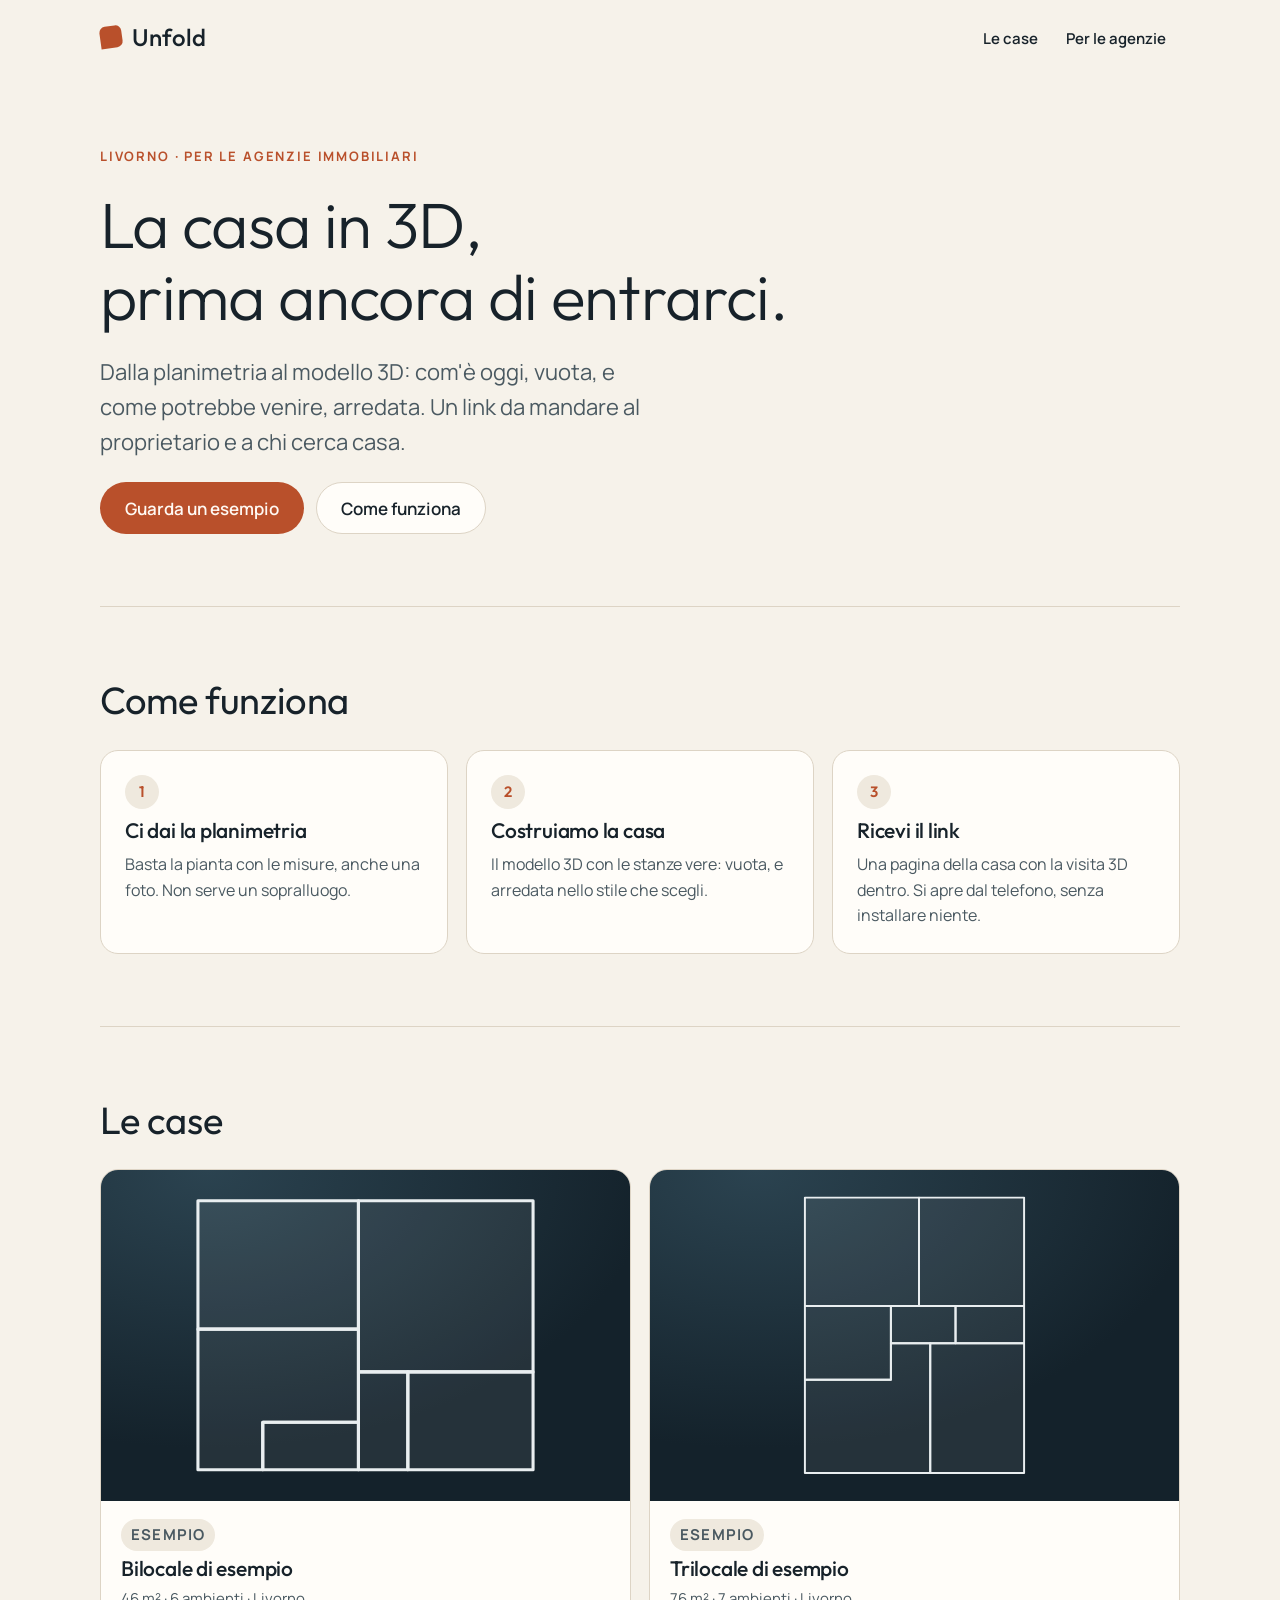
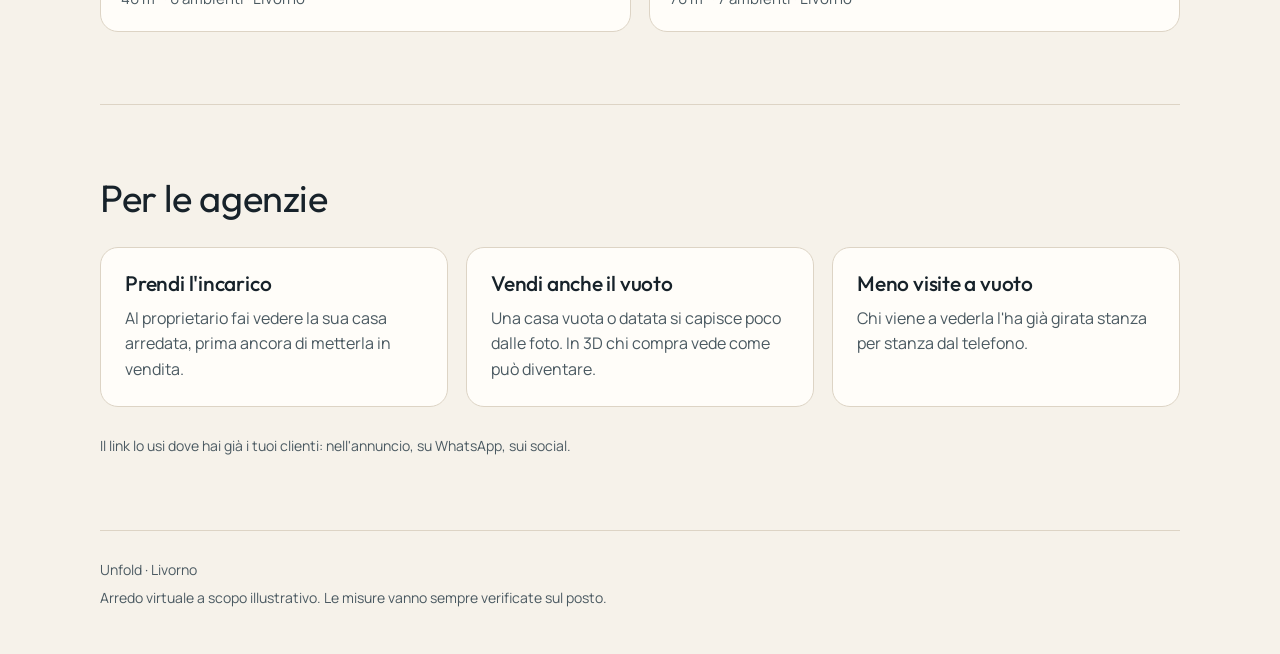
==== index.html @ 66f9ac89 "Sito del 2026-11-26 13:48" ====
<!doctype html>
<html lang="it">
<head>
<meta charset="utf-8">
<meta name="viewport" content="width=device-width, initial-scale=1">
<meta name="robots" content="noindex">
<title>Unfold · La casa in 3D, vuota e arredata</title>
<meta name="description" content="Dalla planimetria al modello 3D della casa: vuota, e arredata come potrebbe venire. Per le agenzie immobiliari di Livorno.">
<link rel="stylesheet" href="stile.css">
</head>
<body>
<div class="dentro">
<header class="testata"><a class="marchio" href="./">Unfold</a><nav><a href="#case">Le case</a><a href="#agenzie">Per le agenzie</a></nav></header>

<main>
  <section class="apertura">
    <p class="occhiello">Livorno · per le agenzie immobiliari</p>
    <h1>La casa in 3D,<br>prima ancora di entrarci.</h1>
    <p class="sotto">Dalla planimetria al modello 3D: com'è oggi, vuota, e come potrebbe venire, arredata. Un link da mandare al proprietario e a chi cerca casa.</p>
    <div class="fila">
      <a class="btn" href="#case">Guarda un esempio</a>
      <a class="btn btn--chiaro" href="#come">Come funziona</a>
    </div>
  </section>

  <section class="blocco" id="come">
    <h2>Come funziona</h2>
    <div class="griglia">
      <div class="passo"><span class="num">1</span><h3>Ci dai la planimetria</h3><p>Basta la pianta con le misure, anche una foto. Non serve un sopralluogo.</p></div>
      <div class="passo"><span class="num">2</span><h3>Costruiamo la casa</h3><p>Il modello 3D con le stanze vere: vuota, e arredata nello stile che scegli.</p></div>
      <div class="passo"><span class="num">3</span><h3>Ricevi il link</h3><p>Una pagina della casa con la visita 3D dentro. Si apre dal telefono, senza installare niente.</p></div>
    </div>
  </section>

  <section class="blocco" id="case">
    <h2>Le case</h2>
    <div class="griglia">
<!-- CASE:INIZIO -->
<a class="casa" href="case/esempio-49/">
  <div class="casa__pianta"><svg viewBox="-20 -20 800 650" aria-hidden="true" fill="rgba(255,255,255,0.07)" stroke="currentColor" stroke-width="7" stroke-linejoin="round"><polygon points="0,0 364,0 364,291 0,291"/><polygon points="0,291 364,291 364,502 147,502 147,610 0,610"/><polygon points="147,502 364,502 364,610 147,610"/><polygon points="364,0 760,0 760,388 364,388"/><polygon points="364,388 476,388 476,610 364,610"/><polygon points="476,388 760,388 760,610 476,610"/></svg></div>
  <div class="casa__testo">
    <span class="etichetta">Esempio</span>
    <h3>Bilocale di esempio</h3>
    <span>46 m² · 6 ambienti · Livorno</span>
  </div>
</a>
<a class="casa" href="case/esempio-80/">
  <div class="casa__pianta"><svg viewBox="-20 -20 820 1020" aria-hidden="true" fill="rgba(255,255,255,0.07)" stroke="currentColor" stroke-width="7" stroke-linejoin="round"><polygon points="0,0 406,0 406,386 0,386"/><polygon points="406,0 780,0 780,386 406,386"/><polygon points="0,386 306,386 306,648 0,648"/><polygon points="306,386 536,386 536,518 306,518"/><polygon points="536,386 780,386 780,518 536,518"/><polygon points="446,518 780,518 780,980 446,980"/><polygon points="306,518 446,518 446,980 0,980 0,648 306,648"/></svg></div>
  <div class="casa__testo">
    <span class="etichetta">Esempio</span>
    <h3>Trilocale di esempio</h3>
    <span>76 m² · 7 ambienti · Livorno</span>
  </div>
</a>
<!-- CASE:FINE -->
    </div>
  </section>

  <section class="blocco" id="agenzie">
    <h2>Per le agenzie</h2>
    <div class="griglia">
      <div class="passo"><h3>Prendi l'incarico</h3><p>Al proprietario fai vedere la sua casa arredata, prima ancora di metterla in vendita.</p></div>
      <div class="passo"><h3>Vendi anche il vuoto</h3><p>Una casa vuota o datata si capisce poco dalle foto. In 3D chi compra vede come può diventare.</p></div>
      <div class="passo"><h3>Meno visite a vuoto</h3><p>Chi viene a vederla l'ha già girata stanza per stanza dal telefono.</p></div>
    </div>
    <p class="nota">Il link lo usi dove hai già i tuoi clienti: nell'annuncio, su WhatsApp, sui social.</p>
  </section>
</main>

<footer class="piede"><p>Unfold · Livorno</p><p>Arredo virtuale a scopo illustrativo. Le misure vanno sempre verificate sul posto.</p></footer>
</div>
</body>
</html>
---- stile.css ----
/* Unfold: il sito che ospita le case. Carta calda, inchiostro scuro, un solo accento (terracotta). */
@font-face { font-family: "Outfit"; src: url("font/outfit-latin-wght-normal.woff2") format("woff2"); font-weight: 100 900; font-display: swap; }
@font-face { font-family: "Manrope"; src: url("font/manrope-latin-wght-normal.woff2") format("woff2"); font-weight: 200 800; font-display: swap; }

:root {
  --carta: #F6F2EA; --carta-2: #EFE9DE; --bianco: #FFFDF9;
  --inchiostro: #17222A; --inchiostro-2: #4A5961; --linea: #DDD4C5;
  --accento: #B9502B; --accento-scuro: #96401F; --notte: #14222B;
  --raggio: 18px; --largo: 1080px;
}
* { box-sizing: border-box; }
html { -webkit-text-size-adjust: 100%; }
body { margin: 0; background: var(--carta); color: var(--inchiostro); font: 17px/1.6 "Manrope", system-ui, -apple-system, "Segoe UI", sans-serif; }
h1, h2, h3 { font-family: "Outfit", system-ui, sans-serif; font-weight: 400; letter-spacing: -0.01em; line-height: 1.12; margin: 0; }
h1 { font-size: clamp(34px, 7vw, 64px); font-weight: 300; }
h2 { font-size: clamp(26px, 4.4vw, 38px); }
h3 { font-size: 21px; font-weight: 500; }
p { margin: 0; }
a { color: inherit; }
.dentro { width: min(100% - 40px, var(--largo)); margin: 0 auto; }

/* testata */
.testata { display: flex; align-items: center; justify-content: space-between; padding: 18px 0; }
.marchio { font-family: "Outfit", sans-serif; font-size: 24px; font-weight: 500; letter-spacing: 0.01em; text-decoration: none; display: inline-flex; align-items: center; gap: 10px; }
.marchio::before { content: ""; width: 22px; height: 22px; border-radius: 6px 6px 6px 0; background: var(--accento); transform: rotate(-8deg); }
.testata nav a { text-decoration: none; font-weight: 600; font-size: 15px; padding: 10px 14px; border-radius: 999px; }
.testata nav a:hover { background: var(--carta-2); }

/* pulsanti */
.btn { display: inline-flex; align-items: center; justify-content: center; gap: 8px; min-height: 52px; padding: 0 24px; border: 1px solid transparent; border-radius: 999px; background: var(--accento); color: #FFF9F3; font: 600 17px "Manrope", sans-serif; text-decoration: none; cursor: pointer; }
.btn:hover { background: var(--accento-scuro); }
.btn--chiaro { background: var(--bianco); color: var(--inchiostro); border-color: var(--linea); }
.btn--chiaro:hover { background: var(--carta-2); }
.btn--scuro { background: rgba(255, 255, 255, 0.12); color: #FFF; border-color: rgba(255, 255, 255, 0.35); }
.btn--scuro:hover { background: rgba(255, 255, 255, 0.2); }
.fila { display: flex; flex-wrap: wrap; gap: 12px; }

/* apertura */
.apertura { padding: clamp(28px, 6vw, 72px) 0 clamp(36px, 6vw, 72px); display: grid; gap: 22px; }
.apertura p.sotto { font-size: clamp(18px, 2.4vw, 22px); color: var(--inchiostro-2); max-width: 44ch; }
.occhiello { font-size: 13px; font-weight: 700; letter-spacing: 0.14em; text-transform: uppercase; color: var(--accento); }

/* sezioni */
section.blocco { padding: clamp(36px, 6vw, 72px) 0; border-top: 1px solid var(--linea); display: grid; gap: 28px; }
.griglia { display: grid; gap: 18px; grid-template-columns: repeat(auto-fit, minmax(250px, 1fr)); }
.passo { background: var(--bianco); border: 1px solid var(--linea); border-radius: var(--raggio); padding: 24px; display: grid; gap: 10px; align-content: start; }
.passo .num { font-family: "Outfit", sans-serif; font-size: 15px; font-weight: 600; width: 34px; height: 34px; display: grid; place-items: center; border-radius: 50%; background: var(--carta-2); color: var(--accento); }
.passo p { color: var(--inchiostro-2); font-size: 16px; }

/* schede casa */
.casa { display: grid; background: var(--bianco); border: 1px solid var(--linea); border-radius: var(--raggio); overflow: hidden; text-decoration: none; transition: transform 0.15s ease, box-shadow 0.15s ease; }
.casa:hover { transform: translateY(-3px); box-shadow: 0 14px 30px rgba(23, 34, 42, 0.12); }
.casa__pianta { aspect-ratio: 16 / 10; padding: 22px; overflow: hidden; background: radial-gradient(120% 120% at 20% 0%, #2B4350, var(--notte) 70%); color: #E9EEF0; }
.casa__pianta svg { display: block; width: 100%; height: 100%; }
.casa__testo { padding: 18px 20px 20px; display: grid; gap: 6px; }
.casa__testo span { color: var(--inchiostro-2); font-size: 15px; }
.etichetta { display: inline-block; font-size: 12px; font-weight: 700; letter-spacing: 0.08em; text-transform: uppercase; padding: 4px 10px; border-radius: 999px; background: var(--carta-2); color: var(--inchiostro-2); justify-self: start; }

/* pagina della casa */
.scheda { padding: 8px 0 56px; display: grid; gap: 22px; }
.scheda__capo { display: grid; gap: 10px; }
.scheda__capo h1 { font-size: clamp(30px, 6vw, 48px); }
.dati { display: flex; flex-wrap: wrap; gap: 8px; padding: 0; margin: 0; list-style: none; }
.dati li { font-size: 14px; font-weight: 600; padding: 6px 12px; border-radius: 999px; background: var(--bianco); border: 1px solid var(--linea); }
.visita { position: relative; border-radius: var(--raggio); overflow: hidden; background: radial-gradient(120% 120% at 20% 0%, #2B4350, var(--notte) 70%); color: #FFF; min-height: min(60vh, 520px); display: grid; }
.visita__invito { display: grid; place-content: center; justify-items: center; gap: 16px; padding: 28px; text-align: center; }
.visita__invito h2 { font-weight: 300; }
.visita__invito p { color: #C9D4D8; max-width: 40ch; font-size: 16px; }
.visita iframe { width: 100%; height: min(78vh, 720px); border: 0; display: block; background: var(--notte); }
.nota { font-size: 14px; color: var(--inchiostro-2); }
.due { display: grid; gap: 18px; grid-template-columns: repeat(auto-fit, minmax(260px, 1fr)); }
.riquadro { background: var(--bianco); border: 1px solid var(--linea); border-radius: var(--raggio); padding: 22px; display: grid; gap: 12px; align-content: start; }
.riquadro ul { margin: 0; padding-left: 18px; color: var(--inchiostro-2); }

/* piede */
.piede { border-top: 1px solid var(--linea); padding: 28px 0 44px; color: var(--inchiostro-2); font-size: 14px; display: grid; gap: 6px; }

@media (max-width: 560px) {
  .btn { width: 100%; }
  .testata nav a:first-child { display: none; }
  .dati li { font-size: 13px; }
}
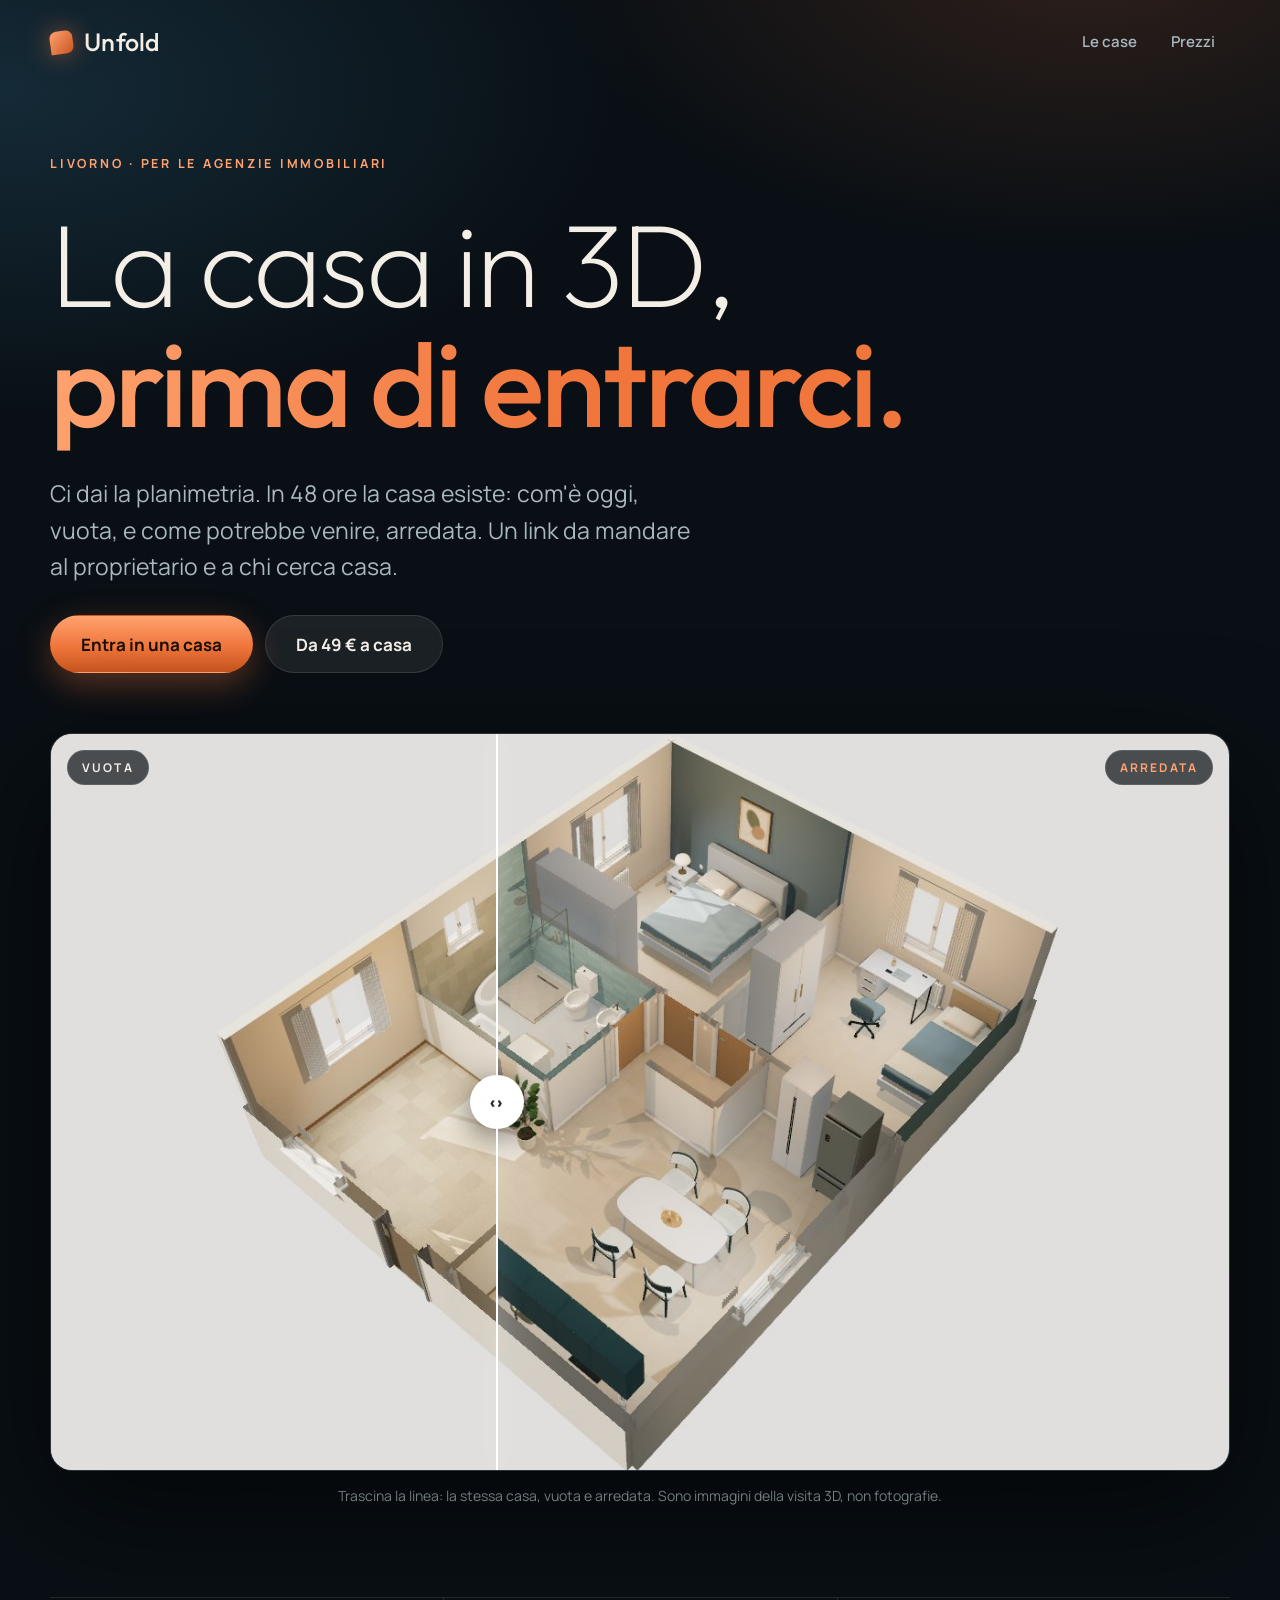
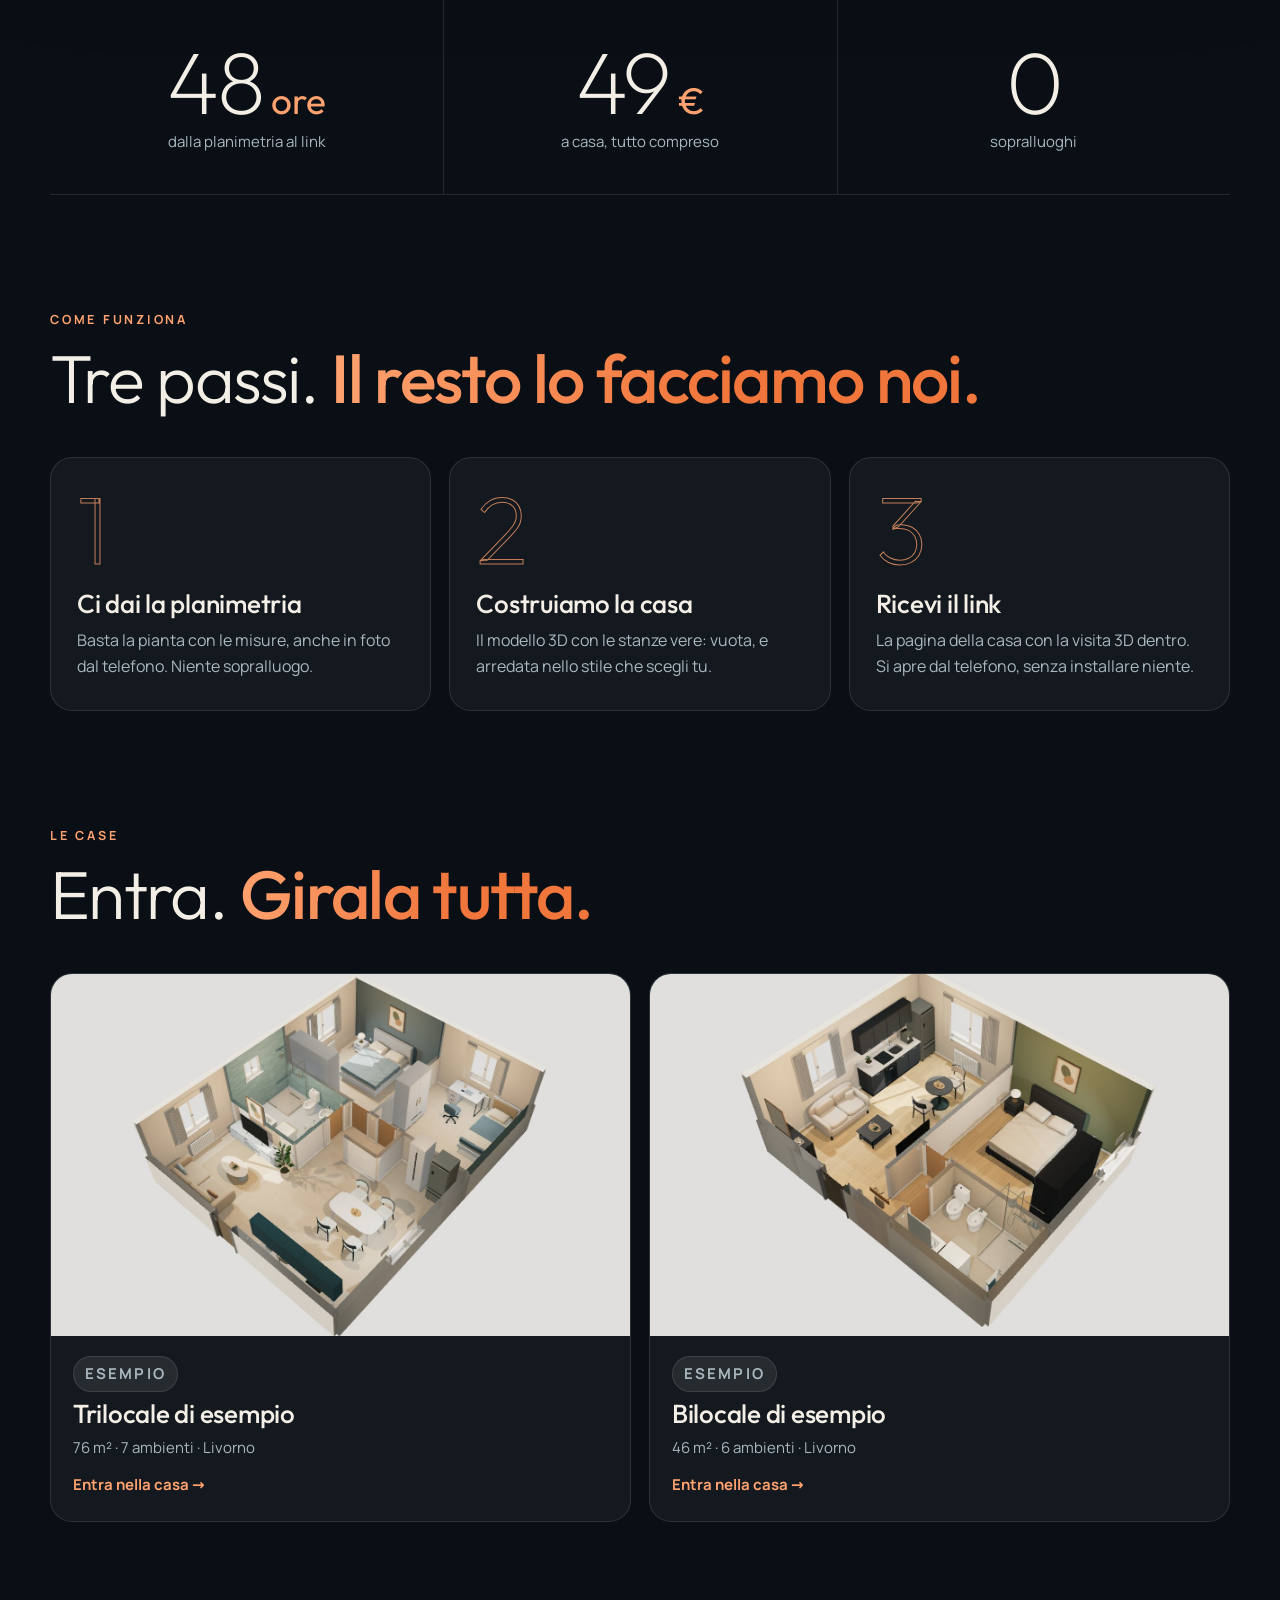
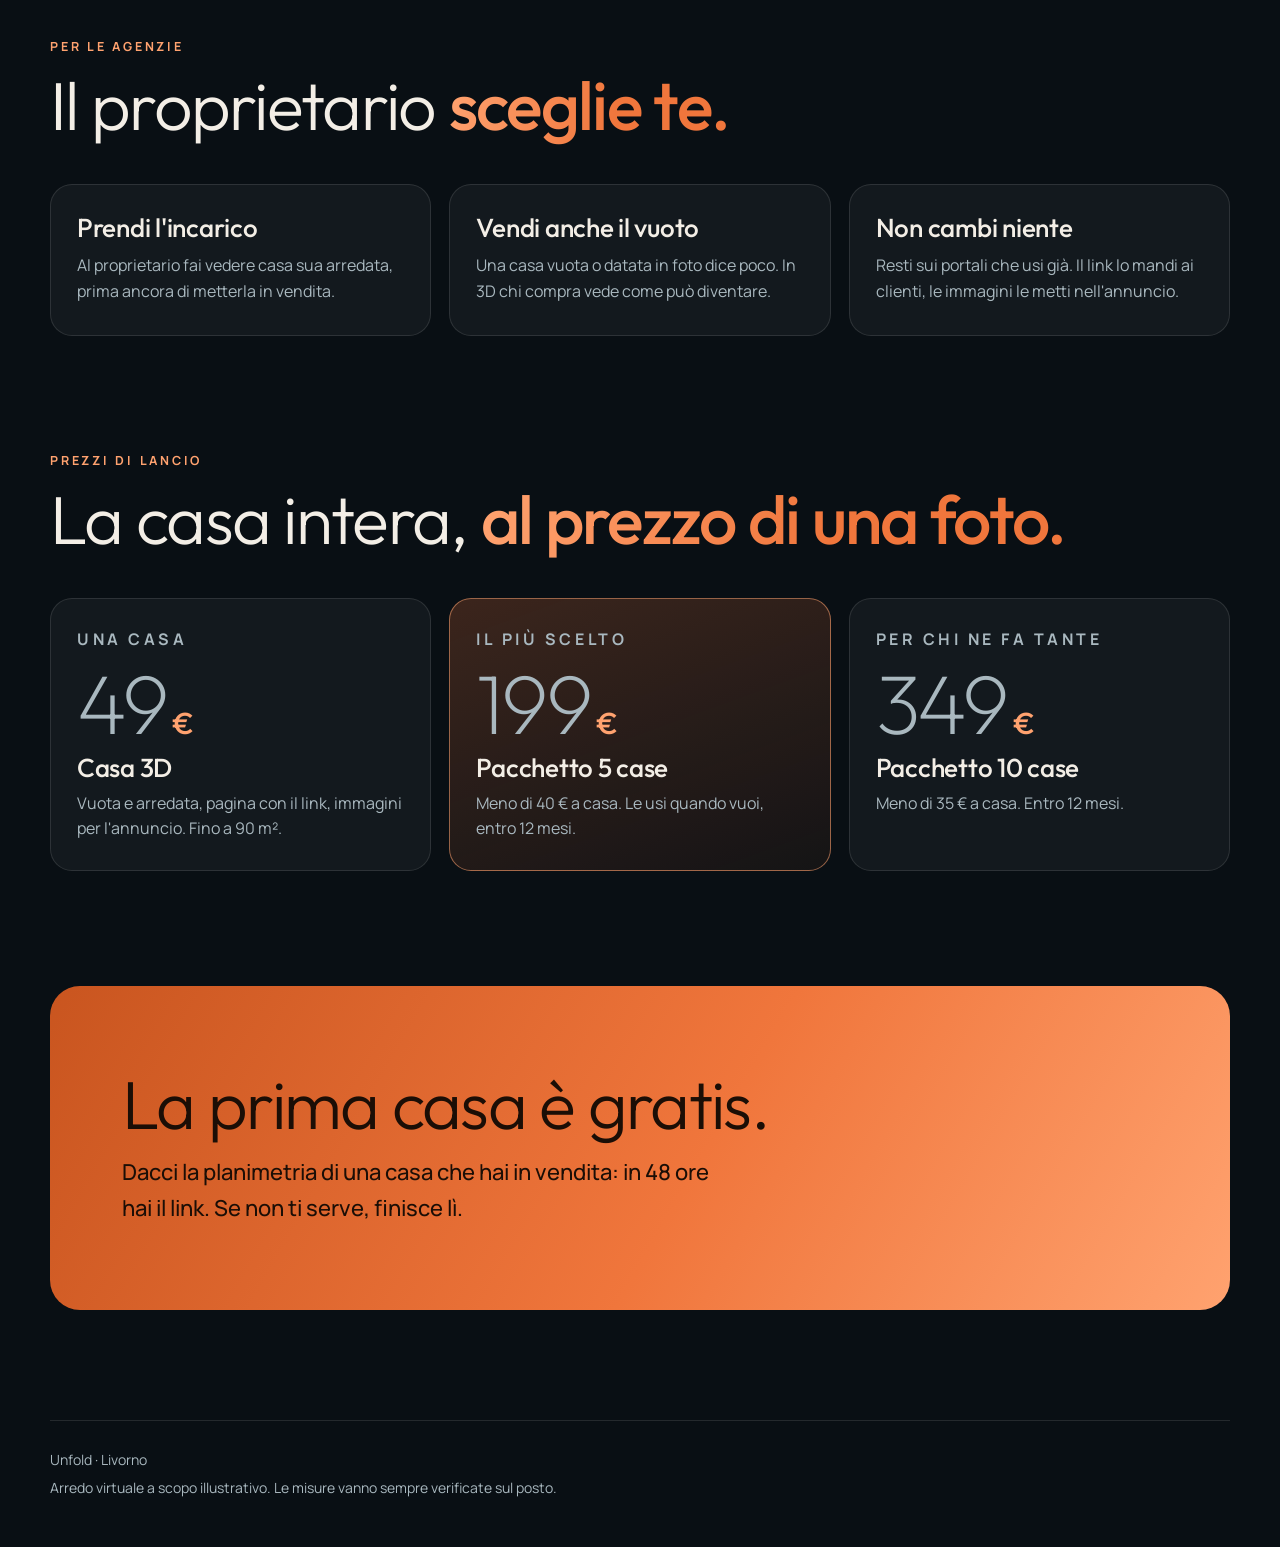
==== commit a3976514: "Sito del 2026-11-26 14:08" ====
--- a/index.html
+++ b/index.html
@@ -1,73 +1,107 @@
-<!doctype html>
-<html lang="it">
-<head>
-<meta charset="utf-8">
-<meta name="viewport" content="width=device-width, initial-scale=1">
-<meta name="robots" content="noindex">
-<title>Unfold · La casa in 3D, vuota e arredata</title>
-<meta name="description" content="Dalla planimetria al modello 3D della casa: vuota, e arredata come potrebbe venire. Per le agenzie immobiliari di Livorno.">
-<link rel="stylesheet" href="stile.css">
-</head>
-<body>
-<div class="dentro">
-<header class="testata"><a class="marchio" href="./">Unfold</a><nav><a href="#case">Le case</a><a href="#agenzie">Per le agenzie</a></nav></header>
-
-<main>
-  <section class="apertura">
-    <p class="occhiello">Livorno · per le agenzie immobiliari</p>
-    <h1>La casa in 3D,<br>prima ancora di entrarci.</h1>
-    <p class="sotto">Dalla planimetria al modello 3D: com'è oggi, vuota, e come potrebbe venire, arredata. Un link da mandare al proprietario e a chi cerca casa.</p>
-    <div class="fila">
-      <a class="btn" href="#case">Guarda un esempio</a>
-      <a class="btn btn--chiaro" href="#come">Come funziona</a>
-    </div>
-  </section>
-
-  <section class="blocco" id="come">
-    <h2>Come funziona</h2>
-    <div class="griglia">
-      <div class="passo"><span class="num">1</span><h3>Ci dai la planimetria</h3><p>Basta la pianta con le misure, anche una foto. Non serve un sopralluogo.</p></div>
-      <div class="passo"><span class="num">2</span><h3>Costruiamo la casa</h3><p>Il modello 3D con le stanze vere: vuota, e arredata nello stile che scegli.</p></div>
-      <div class="passo"><span class="num">3</span><h3>Ricevi il link</h3><p>Una pagina della casa con la visita 3D dentro. Si apre dal telefono, senza installare niente.</p></div>
-    </div>
-  </section>
-
-  <section class="blocco" id="case">
-    <h2>Le case</h2>
-    <div class="griglia">
-<!-- CASE:INIZIO -->
-<a class="casa" href="case/esempio-49/">
-  <div class="casa__pianta"><svg viewBox="-20 -20 800 650" aria-hidden="true" fill="rgba(255,255,255,0.07)" stroke="currentColor" stroke-width="7" stroke-linejoin="round"><polygon points="0,0 364,0 364,291 0,291"/><polygon points="0,291 364,291 364,502 147,502 147,610 0,610"/><polygon points="147,502 364,502 364,610 147,610"/><polygon points="364,0 760,0 760,388 364,388"/><polygon points="364,388 476,388 476,610 364,610"/><polygon points="476,388 760,388 760,610 476,610"/></svg></div>
-  <div class="casa__testo">
-    <span class="etichetta">Esempio</span>
-    <h3>Bilocale di esempio</h3>
-    <span>46 m² · 6 ambienti · Livorno</span>
-  </div>
-</a>
-<a class="casa" href="case/esempio-80/">
-  <div class="casa__pianta"><svg viewBox="-20 -20 820 1020" aria-hidden="true" fill="rgba(255,255,255,0.07)" stroke="currentColor" stroke-width="7" stroke-linejoin="round"><polygon points="0,0 406,0 406,386 0,386"/><polygon points="406,0 780,0 780,386 406,386"/><polygon points="0,386 306,386 306,648 0,648"/><polygon points="306,386 536,386 536,518 306,518"/><polygon points="536,386 780,386 780,518 536,518"/><polygon points="446,518 780,518 780,980 446,980"/><polygon points="306,518 446,518 446,980 0,980 0,648 306,648"/></svg></div>
-  <div class="casa__testo">
-    <span class="etichetta">Esempio</span>
-    <h3>Trilocale di esempio</h3>
-    <span>76 m² · 7 ambienti · Livorno</span>
-  </div>
-</a>
-<!-- CASE:FINE -->
-    </div>
-  </section>
-
-  <section class="blocco" id="agenzie">
-    <h2>Per le agenzie</h2>
-    <div class="griglia">
-      <div class="passo"><h3>Prendi l'incarico</h3><p>Al proprietario fai vedere la sua casa arredata, prima ancora di metterla in vendita.</p></div>
-      <div class="passo"><h3>Vendi anche il vuoto</h3><p>Una casa vuota o datata si capisce poco dalle foto. In 3D chi compra vede come può diventare.</p></div>
-      <div class="passo"><h3>Meno visite a vuoto</h3><p>Chi viene a vederla l'ha già girata stanza per stanza dal telefono.</p></div>
-    </div>
-    <p class="nota">Il link lo usi dove hai già i tuoi clienti: nell'annuncio, su WhatsApp, sui social.</p>
-  </section>
-</main>
-
-<footer class="piede"><p>Unfold · Livorno</p><p>Arredo virtuale a scopo illustrativo. Le misure vanno sempre verificate sul posto.</p></footer>
-</div>
-</body>
-</html>
+<!doctype html>
+<html lang="it">
+<head>
+<meta charset="utf-8">
+<meta name="viewport" content="width=device-width, initial-scale=1">
+<meta name="robots" content="noindex">
+<meta name="theme-color" content="#090F14">
+<title>Unfold · La casa in 3D, vuota e arredata</title>
+<meta name="description" content="Dalla planimetria al modello 3D della casa: vuota, e arredata come potrebbe venire. Per le agenzie immobiliari di Livorno.">
+<link rel="stylesheet" href="stile.css">
+</head>
+<body>
+<div class="dentro">
+<header class="testata"><a class="marchio" href="./">Unfold</a><nav><a href="#case">Le case</a><a href="#prezzi">Prezzi</a></nav></header>
+
+<main>
+  <section class="apertura">
+    <p class="occhiello">Livorno · per le agenzie immobiliari</p>
+    <h1>La casa in 3D,<br><em>prima di entrarci.</em></h1>
+    <p class="sotto">Ci dai la planimetria. In 48 ore la casa esiste: com'è oggi, vuota, e come potrebbe venire, arredata. Un link da mandare al proprietario e a chi cerca casa.</p>
+    <div class="fila">
+      <a class="btn" href="case/esempio-80/">Entra in una casa</a>
+      <a class="btn btn--vetro" href="#prezzi">Da 49 € a casa</a>
+    </div>
+  </section>
+
+  <div class="confronto">
+    <img src="case/esempio-80/img/alto-arredata.jpg" alt="Un trilocale di esempio arredato, visto dall'alto">
+    <img class="confronto__sopra" src="case/esempio-80/img/alto-vuota.jpg" alt="Lo stesso trilocale vuoto">
+    <span class="confronto__eti confronto__eti--a">Vuota</span><span class="confronto__eti confronto__eti--b">Arredata</span>
+    <span class="confronto__mano" aria-hidden="true">‹›</span>
+    <input type="range" min="0" max="100" value="50" step="0.1" aria-label="Trascina per confrontare la casa vuota e arredata">
+  </div>
+  <p class="sotto-confronto" style="margin-top:14px">Trascina la linea: la stessa casa, vuota e arredata. Sono immagini della visita 3D, non fotografie.</p>
+
+  <section class="blocco" style="padding-top:clamp(40px,7vw,90px)">
+    <div class="numeri">
+      <div><b>48<small> ore</small></b><span>dalla planimetria al link</span></div>
+      <div><b>49<small> €</small></b><span>a casa, tutto compreso</span></div>
+      <div><b>0</b><span>sopralluoghi</span></div>
+    </div>
+  </section>
+
+  <section class="blocco" id="come">
+    <div class="capo"><p class="occhiello">Come funziona</p><h2>Tre passi. <em>Il resto lo facciamo noi.</em></h2></div>
+    <div class="griglia">
+      <div class="passo"><span class="num">1</span><h3>Ci dai la planimetria</h3><p>Basta la pianta con le misure, anche in foto dal telefono. Niente sopralluogo.</p></div>
+      <div class="passo"><span class="num">2</span><h3>Costruiamo la casa</h3><p>Il modello 3D con le stanze vere: vuota, e arredata nello stile che scegli tu.</p></div>
+      <div class="passo"><span class="num">3</span><h3>Ricevi il link</h3><p>La pagina della casa con la visita 3D dentro. Si apre dal telefono, senza installare niente.</p></div>
+    </div>
+  </section>
+
+  <section class="blocco" id="case">
+    <div class="capo"><p class="occhiello">Le case</p><h2>Entra. <em>Girala tutta.</em></h2></div>
+    <div class="griglia">
+<!-- CASE:INIZIO -->
+<a class="casa" href="case/esempio-80/">
+  <div class="casa__pianta"><img src="case/esempio-80/img/alto-arredata.jpg" alt="" loading="lazy"></div>
+  <div class="casa__testo">
+    <span class="etichetta">Esempio</span>
+    <h3>Trilocale di esempio</h3>
+    <span>76 m² · 7 ambienti · Livorno</span>
+    <span class="casa__vai">Entra nella casa →</span>
+  </div>
+</a>
+<a class="casa" href="case/esempio-49/">
+  <div class="casa__pianta"><img src="case/esempio-49/img/alto-arredata.jpg" alt="" loading="lazy"></div>
+  <div class="casa__testo">
+    <span class="etichetta">Esempio</span>
+    <h3>Bilocale di esempio</h3>
+    <span>46 m² · 6 ambienti · Livorno</span>
+    <span class="casa__vai">Entra nella casa →</span>
+  </div>
+</a>
+<!-- CASE:FINE -->
+    </div>
+  </section>
+
+  <section class="blocco" id="agenzie">
+    <div class="capo"><p class="occhiello">Per le agenzie</p><h2>Il proprietario <em>sceglie te.</em></h2></div>
+    <div class="griglia">
+      <div class="passo"><h3>Prendi l'incarico</h3><p>Al proprietario fai vedere casa sua arredata, prima ancora di metterla in vendita.</p></div>
+      <div class="passo"><h3>Vendi anche il vuoto</h3><p>Una casa vuota o datata in foto dice poco. In 3D chi compra vede come può diventare.</p></div>
+      <div class="passo"><h3>Non cambi niente</h3><p>Resti sui portali che usi già. Il link lo mandi ai clienti, le immagini le metti nell'annuncio.</p></div>
+    </div>
+  </section>
+
+  <section class="blocco" id="prezzi">
+    <div class="capo"><p class="occhiello">Prezzi di lancio</p><h2>La casa intera, <em>al prezzo di una foto.</em></h2></div>
+    <div class="prezzi">
+      <div class="prezzo"><p class="occhiello">Una casa</p><p class="cifra">49<small> €</small></p><h3>Casa 3D</h3><p>Vuota e arredata, pagina con il link, immagini per l'annuncio. Fino a 90 m².</p></div>
+      <div class="prezzo prezzo--forte"><p class="occhiello">Il più scelto</p><p class="cifra">199<small> €</small></p><h3>Pacchetto 5 case</h3><p>Meno di 40 € a casa. Le usi quando vuoi, entro 12 mesi.</p></div>
+      <div class="prezzo"><p class="occhiello">Per chi ne fa tante</p><p class="cifra">349<small> €</small></p><h3>Pacchetto 10 case</h3><p>Meno di 35 € a casa. Entro 12 mesi.</p></div>
+    </div>
+  </section>
+
+  <div class="fascia">
+    <h2>La prima casa è gratis.</h2>
+    <p>Dacci la planimetria di una casa che hai in vendita: in 48 ore hai il link. Se non ti serve, finisce lì.</p>
+  </div>
+</main>
+
+<footer class="piede"><p>Unfold · Livorno</p><p>Arredo virtuale a scopo illustrativo. Le misure vanno sempre verificate sul posto.</p></footer>
+</div>
+<script src="confronto.js"></script>
+</body>
+</html>
--- a/stile.css
+++ b/stile.css
@@ -1,82 +1,132 @@
-/* Unfold: il sito che ospita le case. Carta calda, inchiostro scuro, un solo accento (terracotta). */
-@font-face { font-family: "Outfit"; src: url("font/outfit-latin-wght-normal.woff2") format("woff2"); font-weight: 100 900; font-display: swap; }
-@font-face { font-family: "Manrope"; src: url("font/manrope-latin-wght-normal.woff2") format("woff2"); font-weight: 200 800; font-display: swap; }
-
-:root {
-  --carta: #F6F2EA; --carta-2: #EFE9DE; --bianco: #FFFDF9;
-  --inchiostro: #17222A; --inchiostro-2: #4A5961; --linea: #DDD4C5;
-  --accento: #B9502B; --accento-scuro: #96401F; --notte: #14222B;
-  --raggio: 18px; --largo: 1080px;
-}
-* { box-sizing: border-box; }
-html { -webkit-text-size-adjust: 100%; }
-body { margin: 0; background: var(--carta); color: var(--inchiostro); font: 17px/1.6 "Manrope", system-ui, -apple-system, "Segoe UI", sans-serif; }
-h1, h2, h3 { font-family: "Outfit", system-ui, sans-serif; font-weight: 400; letter-spacing: -0.01em; line-height: 1.12; margin: 0; }
-h1 { font-size: clamp(34px, 7vw, 64px); font-weight: 300; }
-h2 { font-size: clamp(26px, 4.4vw, 38px); }
-h3 { font-size: 21px; font-weight: 500; }
-p { margin: 0; }
-a { color: inherit; }
-.dentro { width: min(100% - 40px, var(--largo)); margin: 0 auto; }
-
-/* testata */
-.testata { display: flex; align-items: center; justify-content: space-between; padding: 18px 0; }
-.marchio { font-family: "Outfit", sans-serif; font-size: 24px; font-weight: 500; letter-spacing: 0.01em; text-decoration: none; display: inline-flex; align-items: center; gap: 10px; }
-.marchio::before { content: ""; width: 22px; height: 22px; border-radius: 6px 6px 6px 0; background: var(--accento); transform: rotate(-8deg); }
-.testata nav a { text-decoration: none; font-weight: 600; font-size: 15px; padding: 10px 14px; border-radius: 999px; }
-.testata nav a:hover { background: var(--carta-2); }
-
-/* pulsanti */
-.btn { display: inline-flex; align-items: center; justify-content: center; gap: 8px; min-height: 52px; padding: 0 24px; border: 1px solid transparent; border-radius: 999px; background: var(--accento); color: #FFF9F3; font: 600 17px "Manrope", sans-serif; text-decoration: none; cursor: pointer; }
-.btn:hover { background: var(--accento-scuro); }
-.btn--chiaro { background: var(--bianco); color: var(--inchiostro); border-color: var(--linea); }
-.btn--chiaro:hover { background: var(--carta-2); }
-.btn--scuro { background: rgba(255, 255, 255, 0.12); color: #FFF; border-color: rgba(255, 255, 255, 0.35); }
-.btn--scuro:hover { background: rgba(255, 255, 255, 0.2); }
-.fila { display: flex; flex-wrap: wrap; gap: 12px; }
-
-/* apertura */
-.apertura { padding: clamp(28px, 6vw, 72px) 0 clamp(36px, 6vw, 72px); display: grid; gap: 22px; }
-.apertura p.sotto { font-size: clamp(18px, 2.4vw, 22px); color: var(--inchiostro-2); max-width: 44ch; }
-.occhiello { font-size: 13px; font-weight: 700; letter-spacing: 0.14em; text-transform: uppercase; color: var(--accento); }
-
-/* sezioni */
-section.blocco { padding: clamp(36px, 6vw, 72px) 0; border-top: 1px solid var(--linea); display: grid; gap: 28px; }
-.griglia { display: grid; gap: 18px; grid-template-columns: repeat(auto-fit, minmax(250px, 1fr)); }
-.passo { background: var(--bianco); border: 1px solid var(--linea); border-radius: var(--raggio); padding: 24px; display: grid; gap: 10px; align-content: start; }
-.passo .num { font-family: "Outfit", sans-serif; font-size: 15px; font-weight: 600; width: 34px; height: 34px; display: grid; place-items: center; border-radius: 50%; background: var(--carta-2); color: var(--accento); }
-.passo p { color: var(--inchiostro-2); font-size: 16px; }
-
-/* schede casa */
-.casa { display: grid; background: var(--bianco); border: 1px solid var(--linea); border-radius: var(--raggio); overflow: hidden; text-decoration: none; transition: transform 0.15s ease, box-shadow 0.15s ease; }
-.casa:hover { transform: translateY(-3px); box-shadow: 0 14px 30px rgba(23, 34, 42, 0.12); }
-.casa__pianta { aspect-ratio: 16 / 10; padding: 22px; overflow: hidden; background: radial-gradient(120% 120% at 20% 0%, #2B4350, var(--notte) 70%); color: #E9EEF0; }
-.casa__pianta svg { display: block; width: 100%; height: 100%; }
-.casa__testo { padding: 18px 20px 20px; display: grid; gap: 6px; }
-.casa__testo span { color: var(--inchiostro-2); font-size: 15px; }
-.etichetta { display: inline-block; font-size: 12px; font-weight: 700; letter-spacing: 0.08em; text-transform: uppercase; padding: 4px 10px; border-radius: 999px; background: var(--carta-2); color: var(--inchiostro-2); justify-self: start; }
-
-/* pagina della casa */
-.scheda { padding: 8px 0 56px; display: grid; gap: 22px; }
-.scheda__capo { display: grid; gap: 10px; }
-.scheda__capo h1 { font-size: clamp(30px, 6vw, 48px); }
-.dati { display: flex; flex-wrap: wrap; gap: 8px; padding: 0; margin: 0; list-style: none; }
-.dati li { font-size: 14px; font-weight: 600; padding: 6px 12px; border-radius: 999px; background: var(--bianco); border: 1px solid var(--linea); }
-.visita { position: relative; border-radius: var(--raggio); overflow: hidden; background: radial-gradient(120% 120% at 20% 0%, #2B4350, var(--notte) 70%); color: #FFF; min-height: min(60vh, 520px); display: grid; }
-.visita__invito { display: grid; place-content: center; justify-items: center; gap: 16px; padding: 28px; text-align: center; }
-.visita__invito h2 { font-weight: 300; }
-.visita__invito p { color: #C9D4D8; max-width: 40ch; font-size: 16px; }
-.visita iframe { width: 100%; height: min(78vh, 720px); border: 0; display: block; background: var(--notte); }
-.nota { font-size: 14px; color: var(--inchiostro-2); }
-.due { display: grid; gap: 18px; grid-template-columns: repeat(auto-fit, minmax(260px, 1fr)); }
-.riquadro { background: var(--bianco); border: 1px solid var(--linea); border-radius: var(--raggio); padding: 22px; display: grid; gap: 12px; align-content: start; }
-.riquadro ul { margin: 0; padding-left: 18px; color: var(--inchiostro-2); }
-
-/* piede */
-.piede { border-top: 1px solid var(--linea); padding: 28px 0 44px; color: var(--inchiostro-2); font-size: 14px; display: grid; gap: 6px; }
-
-@media (max-width: 560px) {
-  .btn { width: 100%; }
-  .testata nav a:first-child { display: none; }
-  .dati li { font-size: 13px; }
-}
+/* Unfold: il sito che ospita le case. Notte profonda, titoli grandi e leggeri, un solo accento
+   caldo (rame). Le immagini sono quelle vere del motore, mai fotografie inventate. */
+@font-face { font-family: "Outfit"; src: url("font/outfit-latin-wght-normal.woff2") format("woff2"); font-weight: 100 900; font-display: swap; }
+@font-face { font-family: "Manrope"; src: url("font/manrope-latin-wght-normal.woff2") format("woff2"); font-weight: 200 800; font-display: swap; }
+
+:root {
+  --notte: #090F14; --notte-2: #0F1A21; --notte-3: #16252E;
+  --testo: #F3EEE6; --testo-2: #A9B8BF; --linea: rgba(255, 255, 255, 0.11);
+  --vetro: rgba(255, 255, 255, 0.045); --vetro-2: rgba(255, 255, 255, 0.08);
+  --rame: #F0763C; --rame-2: #FFA26F; --rame-scuro: #C9551F;
+  --raggio: 22px; --largo: 1180px;
+}
+* { box-sizing: border-box; }
+html { -webkit-text-size-adjust: 100%; scroll-behavior: smooth; }
+body { margin: 0; background: var(--notte); color: var(--testo); font: 17px/1.6 "Manrope", system-ui, -apple-system, "Segoe UI", sans-serif; overflow-x: hidden; }
+body::before { content: ""; position: fixed; inset: 0; z-index: -1; pointer-events: none;
+  background: radial-gradient(70% 55% at 85% -5%, rgba(240, 118, 60, 0.16), transparent 60%), radial-gradient(80% 60% at 0% 10%, rgba(42, 94, 120, 0.35), transparent 62%), var(--notte); }
+h1, h2, h3 { font-family: "Outfit", system-ui, sans-serif; font-weight: 300; letter-spacing: -0.025em; line-height: 1.02; margin: 0; }
+h1 { font-size: clamp(46px, 10.5vw, 118px); font-weight: 200; }
+h1 em, h2 em { font-style: normal; font-weight: 500; background: linear-gradient(95deg, var(--rame-2), var(--rame) 60%); -webkit-background-clip: text; background-clip: text; color: transparent; }
+h2 { font-size: clamp(34px, 6.2vw, 68px); }
+h3 { font-size: clamp(21px, 2.4vw, 26px); font-weight: 500; letter-spacing: -0.01em; line-height: 1.15; }
+p { margin: 0; }
+a { color: inherit; }
+img { display: block; max-width: 100%; }
+.dentro { width: min(100% - 40px, var(--largo)); margin: 0 auto; }
+.occhiello { font-size: 12.5px; font-weight: 700; letter-spacing: 0.22em; text-transform: uppercase; color: var(--rame-2); }
+
+/* testata */
+.testata { display: flex; align-items: center; justify-content: space-between; padding: 20px 0; }
+.marchio { font-family: "Outfit", sans-serif; font-size: 25px; font-weight: 500; letter-spacing: 0.01em; text-decoration: none; display: inline-flex; align-items: center; gap: 11px; }
+.marchio::before { content: ""; width: 23px; height: 23px; border-radius: 7px 7px 7px 0; background: linear-gradient(135deg, var(--rame-2), var(--rame-scuro)); transform: rotate(-8deg); box-shadow: 0 0 24px rgba(240, 118, 60, 0.55); }
+.testata nav { display: flex; gap: 4px; }
+.testata nav a { text-decoration: none; font-weight: 600; font-size: 15px; padding: 10px 15px; border-radius: 999px; color: var(--testo-2); }
+.testata nav a:hover { background: var(--vetro-2); color: var(--testo); }
+
+/* pulsanti */
+.btn { display: inline-flex; align-items: center; justify-content: center; gap: 9px; min-height: 58px; padding: 0 30px; border: 1px solid transparent; border-radius: 999px; background: linear-gradient(180deg, var(--rame-2), var(--rame) 55%, var(--rame-scuro)); color: #1B0E06; font: 700 17px "Manrope", sans-serif; text-decoration: none; cursor: pointer; box-shadow: 0 12px 34px rgba(240, 118, 60, 0.35); transition: transform 0.15s ease, box-shadow 0.15s ease; }
+.btn:hover { transform: translateY(-2px); box-shadow: 0 16px 44px rgba(240, 118, 60, 0.5); }
+.btn--vetro { background: var(--vetro-2); color: var(--testo); border-color: var(--linea); box-shadow: none; }
+.btn--vetro:hover { background: rgba(255, 255, 255, 0.14); box-shadow: none; }
+.fila { display: flex; flex-wrap: wrap; gap: 12px; }
+
+/* apertura */
+.apertura { padding: clamp(26px, 6vw, 70px) 0 clamp(30px, 5vw, 60px); display: grid; gap: clamp(20px, 3vw, 30px); }
+.apertura .sotto { font-size: clamp(18px, 2.3vw, 23px); color: var(--testo-2); max-width: 46ch; }
+
+/* confronto vuota / arredata: due immagini della stessa vista, un cursore da trascinare */
+.confronto { --taglio: 50%; position: relative; border-radius: var(--raggio); overflow: hidden; border: 1px solid var(--linea); background: var(--notte-2); box-shadow: 0 40px 120px rgba(0, 0, 0, 0.55); aspect-ratio: 16 / 10; }
+.confronto img { position: absolute; inset: 0; width: 100%; height: 100%; object-fit: cover; }
+.confronto__sopra { clip-path: inset(0 calc(100% - var(--taglio)) 0 0); }
+.confronto::after { content: ""; position: absolute; top: 0; bottom: 0; left: var(--taglio); width: 2px; margin-left: -1px; background: #FFF; box-shadow: 0 0 22px rgba(255, 255, 255, 0.8); pointer-events: none; }
+.confronto__mano { position: absolute; top: 50%; left: var(--taglio); width: 54px; height: 54px; margin: -27px 0 0 -27px; border-radius: 50%; background: #FFF; color: #14222B; display: grid; place-items: center; font: 700 18px "Outfit", sans-serif; letter-spacing: 0.1em; box-shadow: 0 8px 30px rgba(0, 0, 0, 0.5); pointer-events: none; }
+.confronto__eti { position: absolute; top: 16px; padding: 7px 14px; border-radius: 999px; font-size: 12px; font-weight: 700; letter-spacing: 0.18em; text-transform: uppercase; background: rgba(9, 15, 20, 0.7); backdrop-filter: blur(8px); -webkit-backdrop-filter: blur(8px); border: 1px solid var(--linea); pointer-events: none; }
+.confronto__eti--a { left: 16px; }
+.confronto__eti--b { right: 16px; color: var(--rame-2); }
+.confronto input { position: absolute; inset: 0; width: 100%; height: 100%; margin: 0; opacity: 0; cursor: ew-resize; touch-action: pan-y; }
+.sotto-confronto { font-size: 14px; color: var(--testo-2); text-align: center; }
+
+/* numeri */
+.numeri { display: grid; grid-template-columns: repeat(3, 1fr); border-top: 1px solid var(--linea); border-bottom: 1px solid var(--linea); }
+.numeri div { padding: clamp(20px, 4vw, 40px) 8px; text-align: center; display: grid; gap: 4px; }
+.numeri div + div { border-left: 1px solid var(--linea); }
+.numeri b { font: 200 clamp(38px, 8vw, 88px)/1 "Outfit", sans-serif; letter-spacing: -0.03em; }
+.numeri b small { font-size: 0.42em; font-weight: 400; letter-spacing: 0; color: var(--rame-2); }
+.numeri span { font-size: clamp(12px, 1.5vw, 15px); color: var(--testo-2); }
+
+/* sezioni */
+section.blocco { padding: clamp(54px, 9vw, 120px) 0 0; display: grid; gap: clamp(26px, 4vw, 44px); }
+.capo { display: grid; gap: 14px; }
+.griglia { display: grid; gap: 18px; grid-template-columns: repeat(auto-fit, minmax(260px, 1fr)); }
+.passo { position: relative; background: var(--vetro); border: 1px solid var(--linea); border-radius: var(--raggio); padding: 28px 26px 30px; display: grid; gap: 10px; align-content: start; overflow: hidden; }
+.passo .num { font: 200 96px/0.9 "Outfit", sans-serif; letter-spacing: -0.04em; color: transparent; -webkit-text-stroke: 1px rgba(255, 162, 111, 0.75); margin-bottom: 6px; }
+.passo p { color: var(--testo-2); font-size: 16px; }
+
+/* schede casa */
+.casa { display: grid; background: var(--vetro); border: 1px solid var(--linea); border-radius: var(--raggio); overflow: hidden; text-decoration: none; transition: transform 0.2s ease, border-color 0.2s ease, box-shadow 0.2s ease; }
+.casa:hover { transform: translateY(-5px); border-color: rgba(255, 162, 111, 0.6); box-shadow: 0 26px 70px rgba(0, 0, 0, 0.5); }
+.casa__pianta { position: relative; aspect-ratio: 16 / 10; padding: 22px; overflow: hidden; background: radial-gradient(120% 120% at 20% 0%, #24404D, #0E1820 70%); color: #E9EEF0; }
+.casa__pianta svg { display: block; width: 100%; height: 100%; }
+.casa__pianta img { position: absolute; inset: 0; width: 100%; height: 100%; object-fit: cover; transition: transform 0.6s ease; }
+.casa:hover .casa__pianta img { transform: scale(1.05); }
+.casa__testo { padding: 20px 22px 24px; display: grid; gap: 7px; }
+.casa__testo span { color: var(--testo-2); font-size: 15px; }
+.casa__vai { color: var(--rame-2) !important; font-weight: 700; margin-top: 6px; }
+.etichetta { display: inline-block; font-size: 11.5px; font-weight: 700; letter-spacing: 0.14em; text-transform: uppercase; padding: 5px 11px; border-radius: 999px; background: var(--vetro-2); border: 1px solid var(--linea); color: var(--testo-2); justify-self: start; }
+
+/* prezzi */
+.prezzi { display: grid; gap: 18px; grid-template-columns: repeat(auto-fit, minmax(240px, 1fr)); }
+.prezzo { background: var(--vetro); border: 1px solid var(--linea); border-radius: var(--raggio); padding: 28px 26px; display: grid; gap: 8px; align-content: start; }
+.prezzo--forte { background: linear-gradient(160deg, rgba(240, 118, 60, 0.22), rgba(240, 118, 60, 0.05)); border-color: rgba(255, 162, 111, 0.55); }
+.prezzo .cifra { font: 200 clamp(56px, 8vw, 84px)/1 "Outfit", sans-serif; letter-spacing: -0.04em; }
+.prezzo .cifra small { font-size: 0.36em; font-weight: 500; color: var(--rame-2); letter-spacing: 0; }
+.prezzo p { color: var(--testo-2); font-size: 16px; }
+
+/* fascia finale */
+.fascia { margin-top: clamp(54px, 9vw, 120px); border-radius: calc(var(--raggio) + 8px); padding: clamp(34px, 7vw, 84px) clamp(24px, 6vw, 72px); background: linear-gradient(120deg, var(--rame-scuro), var(--rame) 55%, var(--rame-2)); color: #1B0E06; display: grid; gap: 16px; }
+.fascia h2 { font-weight: 300; }
+.fascia p { font-size: clamp(17px, 2.2vw, 22px); max-width: 44ch; font-weight: 500; }
+
+/* pagina della casa */
+.scheda { padding: 10px 0 0; display: grid; gap: 26px; }
+.scheda__capo { display: grid; gap: 14px; }
+.scheda__capo h1 { font-size: clamp(40px, 8vw, 86px); }
+.dati { display: flex; flex-wrap: wrap; gap: 8px; padding: 0; margin: 0; list-style: none; }
+.dati li { font-size: 14px; font-weight: 600; padding: 7px 14px; border-radius: 999px; background: var(--vetro-2); border: 1px solid var(--linea); }
+.visita { position: relative; border-radius: var(--raggio); overflow: hidden; border: 1px solid var(--linea); background: var(--notte-2) center / cover no-repeat; min-height: min(68vh, 640px); display: grid; box-shadow: 0 40px 120px rgba(0, 0, 0, 0.55); }
+.visita__invito { display: grid; place-content: center; justify-items: center; gap: 18px; padding: 30px; text-align: center; background: linear-gradient(180deg, rgba(9, 15, 20, 0.35), rgba(9, 15, 20, 0.82)); }
+.visita__invito h2 { font-size: clamp(36px, 6vw, 64px); }
+.visita__invito p { color: #D5DEE2; max-width: 42ch; font-size: 16px; }
+.visita iframe { width: 100%; height: min(80vh, 760px); border: 0; display: block; background: var(--notte-2); }
+.nota { font-size: 14.5px; color: var(--testo-2); }
+.nota strong { color: var(--testo); font-weight: 600; }
+.galleria { display: grid; gap: 14px; grid-template-columns: repeat(auto-fit, minmax(260px, 1fr)); }
+.galleria figure { margin: 0; position: relative; border-radius: var(--raggio); overflow: hidden; border: 1px solid var(--linea); aspect-ratio: 16 / 10; background: var(--notte-2); }
+.galleria img { width: 100%; height: 100%; object-fit: cover; }
+.galleria figcaption { position: absolute; left: 14px; bottom: 14px; padding: 6px 13px; border-radius: 999px; font-size: 12px; font-weight: 700; letter-spacing: 0.14em; text-transform: uppercase; background: rgba(9, 15, 20, 0.7); backdrop-filter: blur(8px); -webkit-backdrop-filter: blur(8px); border: 1px solid var(--linea); }
+.due { display: grid; gap: 18px; grid-template-columns: repeat(auto-fit, minmax(270px, 1fr)); }
+.riquadro { background: var(--vetro); border: 1px solid var(--linea); border-radius: var(--raggio); padding: 26px; display: grid; gap: 14px; align-content: start; }
+.riquadro ul { margin: 0; padding-left: 18px; color: var(--testo-2); }
+
+/* piede */
+.piede { margin-top: clamp(54px, 9vw, 110px); border-top: 1px solid var(--linea); padding: 28px 0 48px; color: var(--testo-2); font-size: 14px; display: grid; gap: 6px; }
+
+@media (max-width: 600px) {
+  .btn { width: 100%; }
+  .testata nav a:first-child { display: none; }
+  .confronto { aspect-ratio: 4 / 3.4; }
+  .confronto__mano { width: 46px; height: 46px; margin: -23px 0 0 -23px; font-size: 15px; }
+  .numeri span { padding: 0 4px; }
+}
+@media (prefers-reduced-motion: reduce) { html { scroll-behavior: auto; } .btn, .casa, .casa__pianta img { transition: none; } }
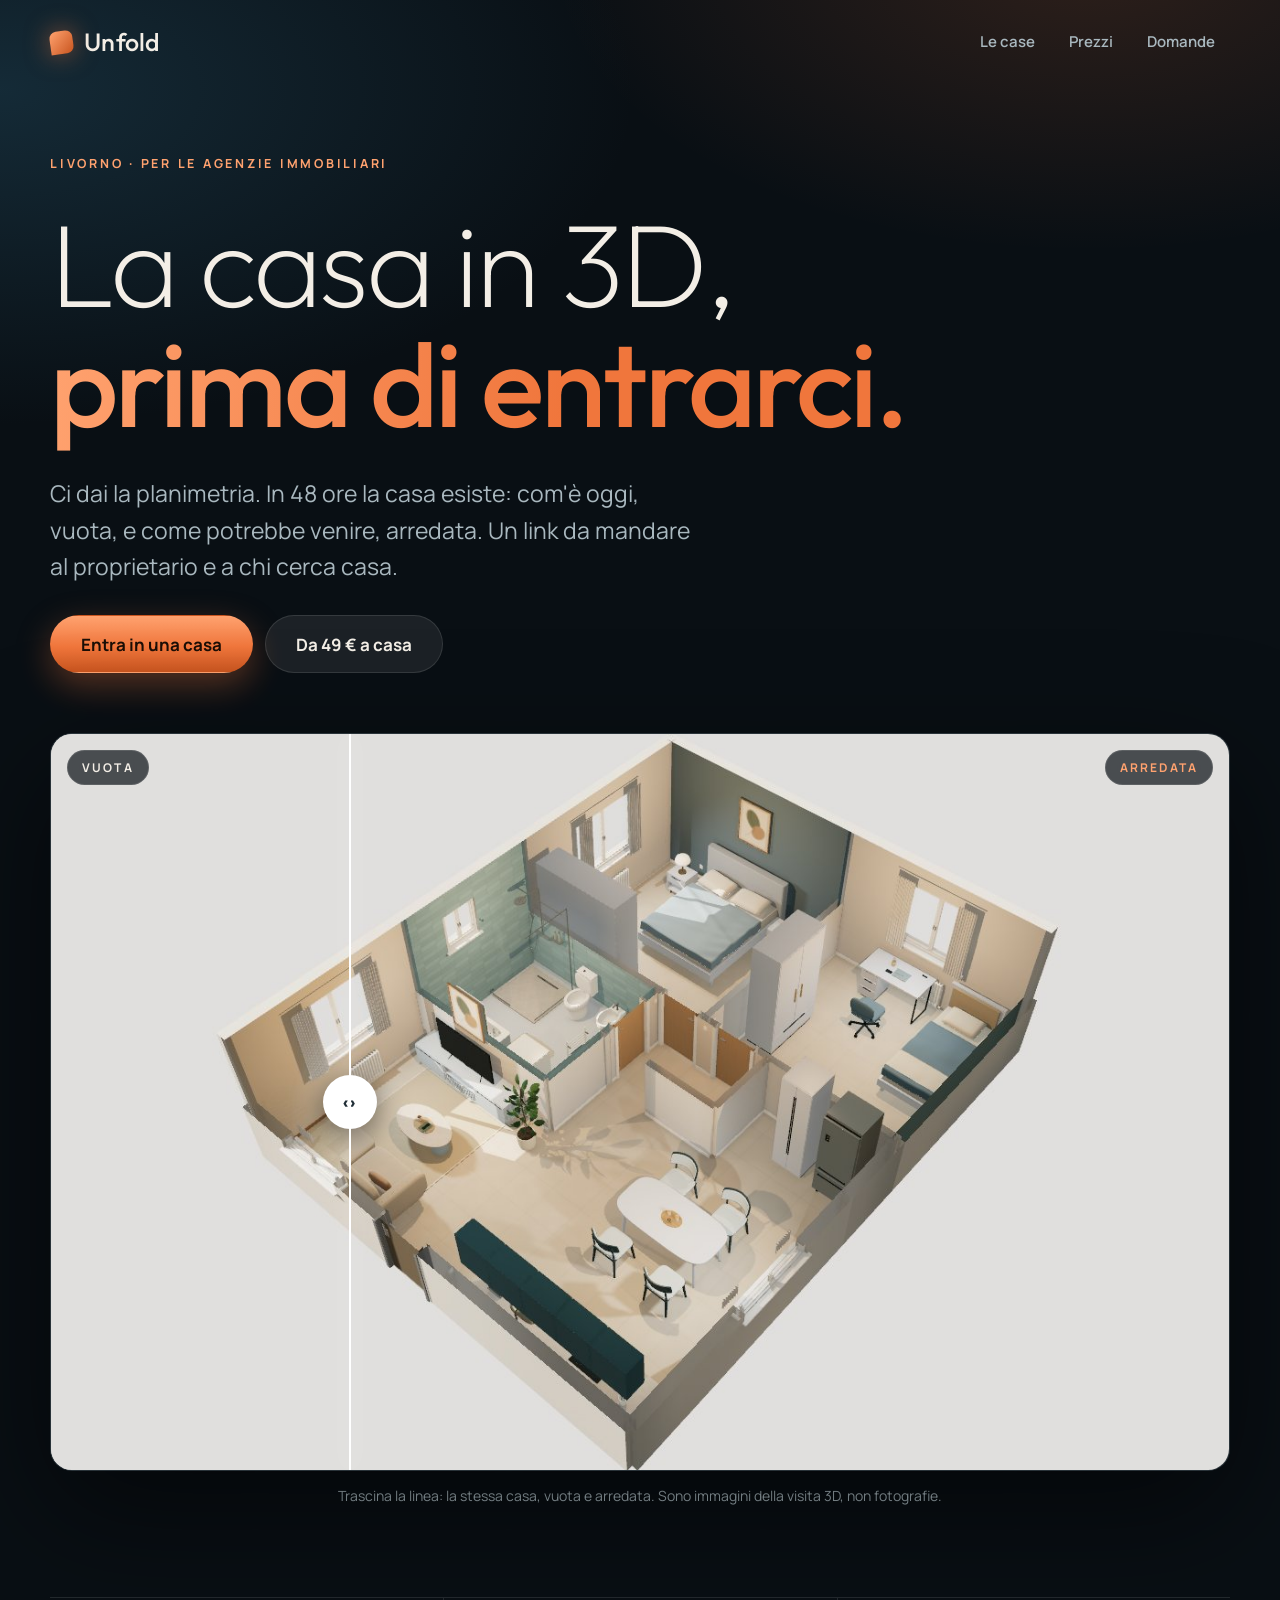
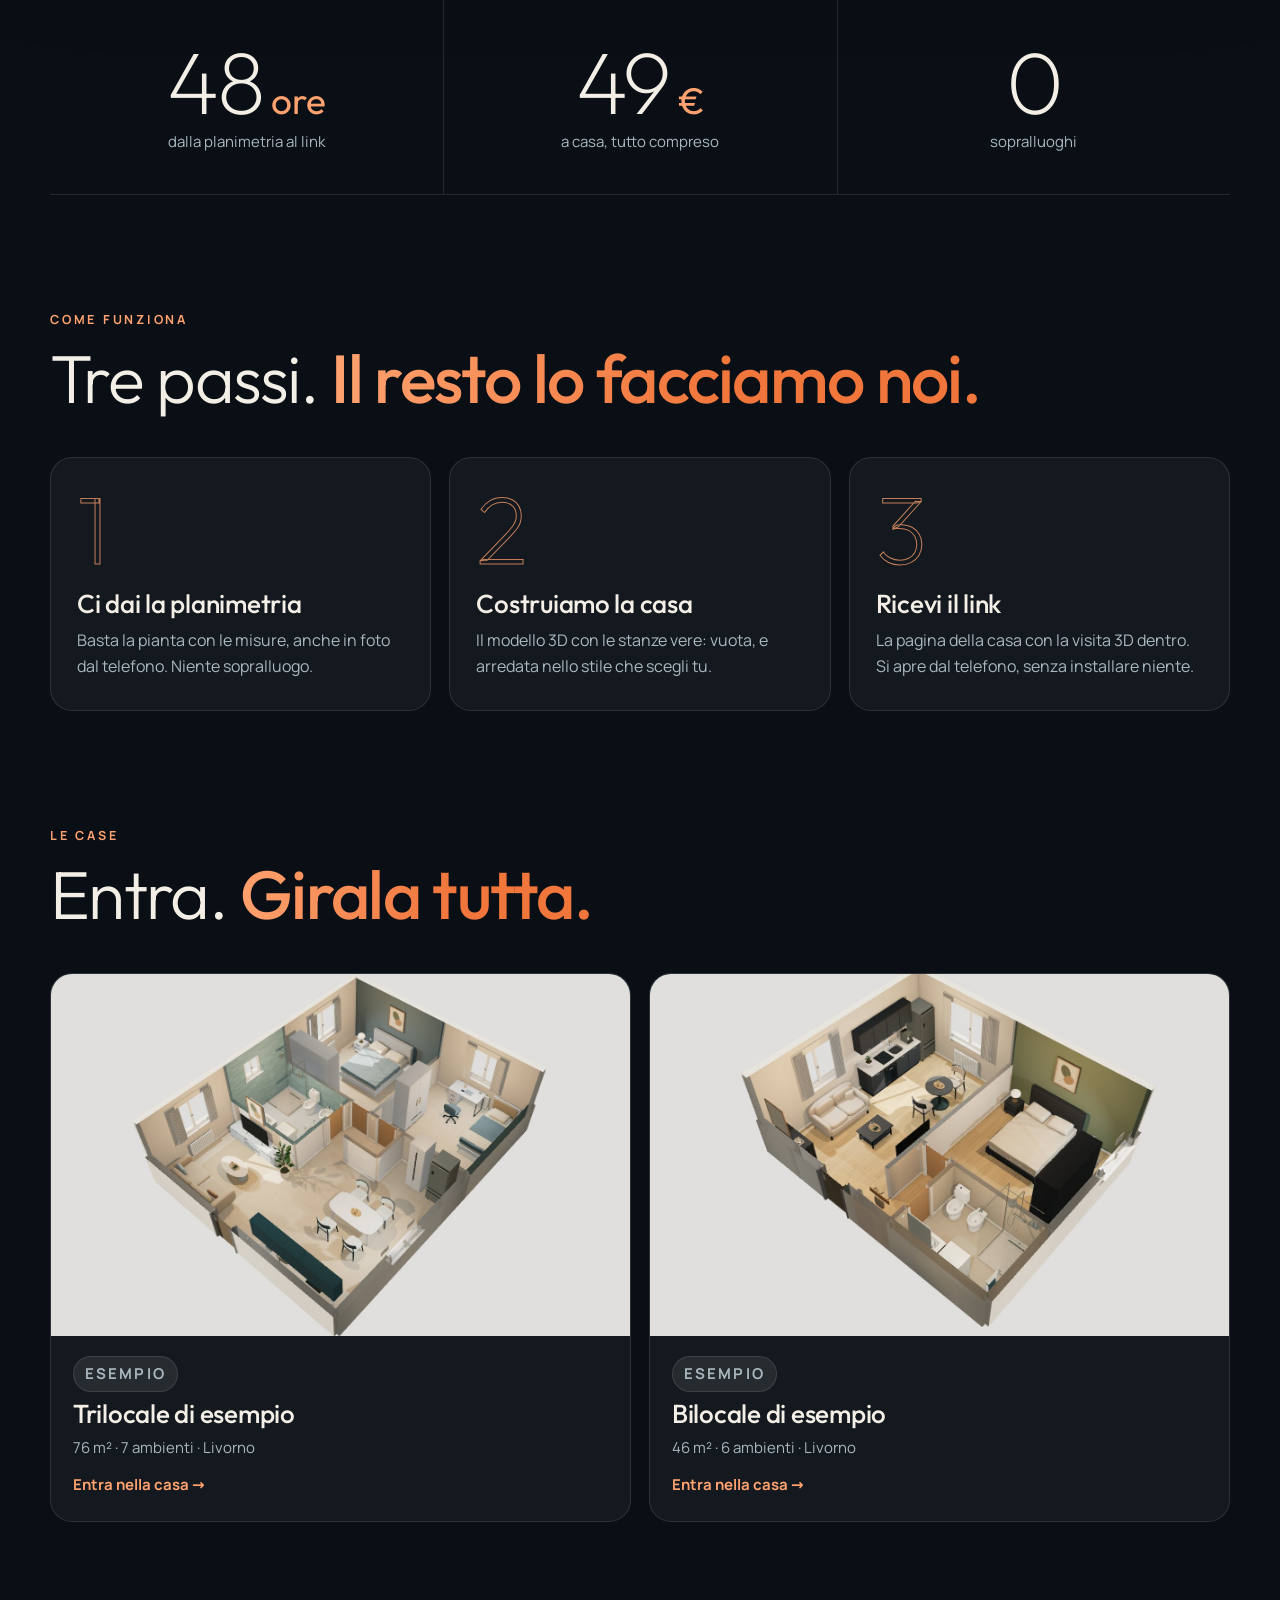
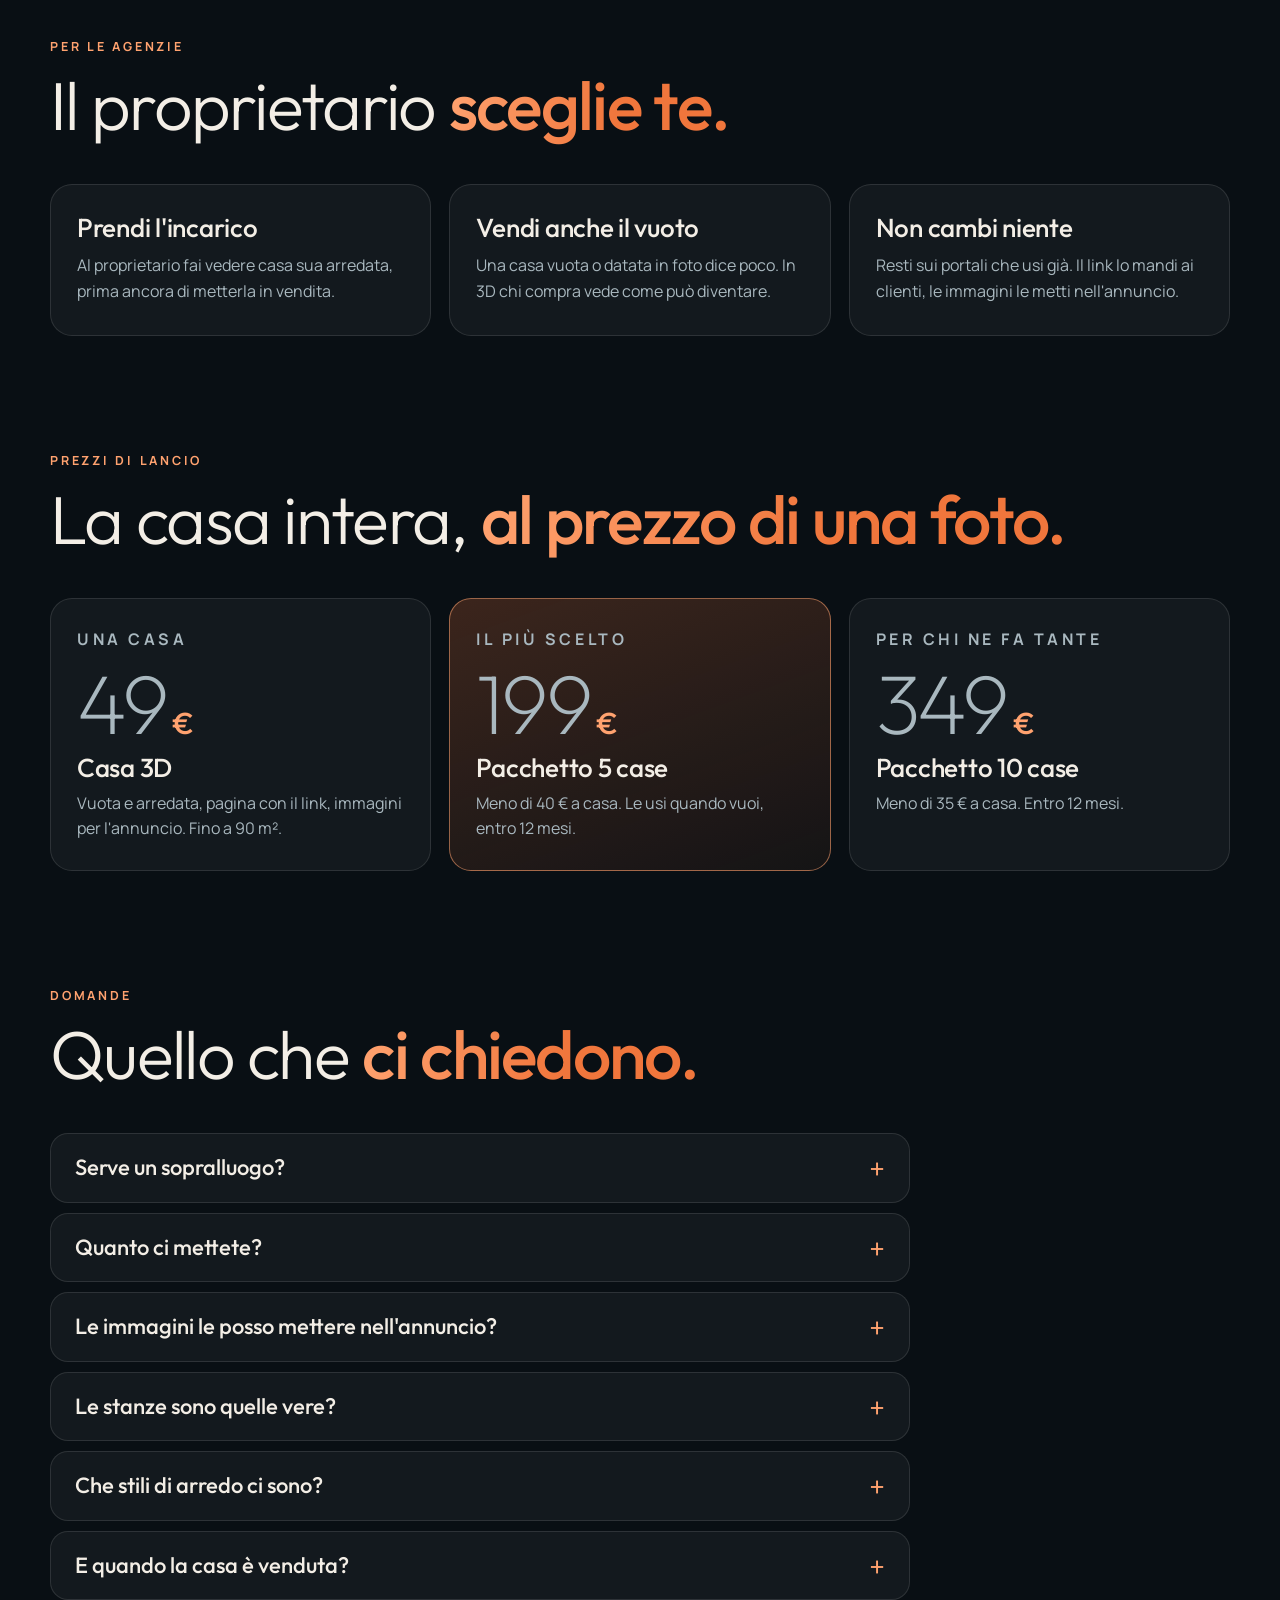
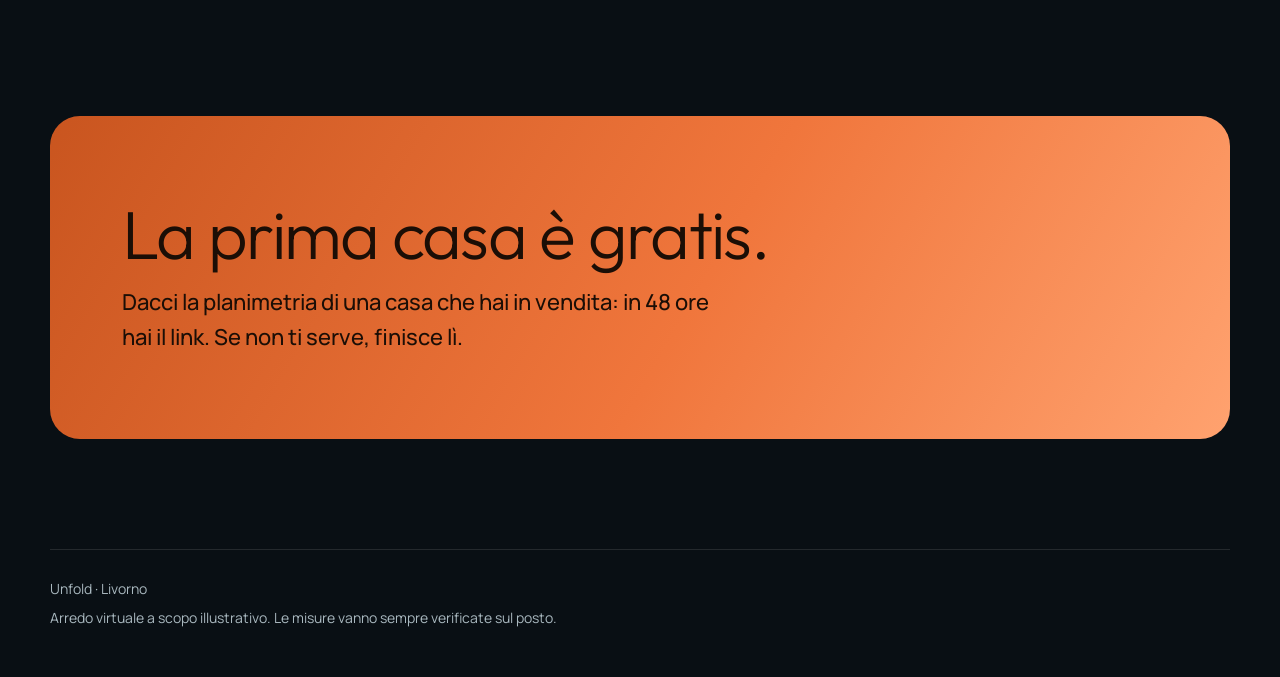
==== commit 5dd5bd4a: "Sito del 2026-11-26 14:16" ====
--- a/index.html
+++ b/index.html
@@ -7,11 +7,19 @@
 <meta name="theme-color" content="#090F14">
 <title>Unfold · La casa in 3D, vuota e arredata</title>
 <meta name="description" content="Dalla planimetria al modello 3D della casa: vuota, e arredata come potrebbe venire. Per le agenzie immobiliari di Livorno.">
+<meta property="og:type" content="website">
+<meta property="og:site_name" content="Unfold">
+<meta property="og:title" content="Unfold · La casa in 3D, vuota e arredata">
+<meta property="og:description" content="Dalla planimetria al modello 3D della casa in 48 ore: com'è oggi, vuota, e come potrebbe venire, arredata.">
+<meta property="og:image" content="https://colomb1991.github.io/unfold/case/esempio-80/img/alto-sera.jpg">
+<meta property="og:url" content="https://colomb1991.github.io/unfold/">
+<meta name="twitter:card" content="summary_large_image">
+<link rel="icon" href="data:image/svg+xml,%3Csvg xmlns='http://www.w3.org/2000/svg' viewBox='0 0 64 64'%3E%3Crect width='64' height='64' rx='14' fill='%23090F14'/%3E%3Cpath d='M18 14h22a8 8 0 0 1 8 8v20a8 8 0 0 1-8 8H18z' fill='%23F0763C' transform='rotate(-8 32 32)'/%3E%3C/svg%3E">
 <link rel="stylesheet" href="stile.css">
 </head>
 <body>
 <div class="dentro">
-<header class="testata"><a class="marchio" href="./">Unfold</a><nav><a href="#case">Le case</a><a href="#prezzi">Prezzi</a></nav></header>
+<header class="testata"><a class="marchio" href="./">Unfold</a><nav><a href="#case">Le case</a><a href="#prezzi">Prezzi</a><a href="#domande">Domande</a></nav></header>
 
 <main>
   <section class="apertura">
@@ -94,6 +102,18 @@
     </div>
   </section>
 
+  <section class="blocco" id="domande">
+    <div class="capo"><p class="occhiello">Domande</p><h2>Quello che <em>ci chiedono.</em></h2></div>
+    <div class="domande">
+      <details><summary>Serve un sopralluogo?</summary><p>No. Lavoriamo dalla planimetria con le misure, va bene anche una foto fatta col telefono.</p></details>
+      <details><summary>Quanto ci mettete?</summary><p>48 ore da quando abbiamo una planimetria leggibile. Se ti serve in giornata, si può.</p></details>
+      <details><summary>Le immagini le posso mettere nell'annuncio?</summary><p>Sì. Con ogni casa ricevi le immagini, vuota e arredata, da caricare sui portali che usi già. Il link alla visita 3D lo mandi a proprietari e clienti.</p></details>
+      <details><summary>Le stanze sono quelle vere?</summary><p>Sì, sono costruite con le misure della planimetria. L'arredo invece è virtuale: serve a far capire gli spazi, non sostituisce un rilievo tecnico.</p></details>
+      <details><summary>Che stili di arredo ci sono?</summary><p>Ne abbiamo diversi, dal contemporaneo al classico. Scegli tu quello adatto alla casa e a chi la comprerà.</p></details>
+      <details><summary>E quando la casa è venduta?</summary><p>Ce lo dici e togliamo la pagina. Finché è in vendita resta online, senza costi in più.</p></details>
+    </div>
+  </section>
+
   <div class="fascia">
     <h2>La prima casa è gratis.</h2>
     <p>Dacci la planimetria di una casa che hai in vendita: in 48 ore hai il link. Se non ti serve, finisce lì.</p>
--- a/stile.css
+++ b/stile.css
@@ -119,6 +119,15 @@
 .riquadro { background: var(--vetro); border: 1px solid var(--linea); border-radius: var(--raggio); padding: 26px; display: grid; gap: 14px; align-content: start; }
 .riquadro ul { margin: 0; padding-left: 18px; color: var(--testo-2); }
 
+/* domande */
+.domande { display: grid; gap: 10px; max-width: 860px; }
+.domande details { background: var(--vetro); border: 1px solid var(--linea); border-radius: 18px; padding: 0 24px; }
+.domande summary { cursor: pointer; list-style: none; padding: 20px 34px 20px 0; position: relative; font: 500 clamp(18px, 2.2vw, 22px)/1.25 "Outfit", sans-serif; }
+.domande summary::-webkit-details-marker { display: none; }
+.domande summary::after { content: "+"; position: absolute; right: 0; top: 50%; transform: translateY(-50%); font: 300 30px/1 "Outfit", sans-serif; color: var(--rame-2); }
+.domande details[open] summary::after { content: "–"; }
+.domande details p { color: var(--testo-2); padding: 0 0 22px; max-width: 62ch; }
+
 /* piede */
 .piede { margin-top: clamp(54px, 9vw, 110px); border-top: 1px solid var(--linea); padding: 28px 0 48px; color: var(--testo-2); font-size: 14px; display: grid; gap: 6px; }
 
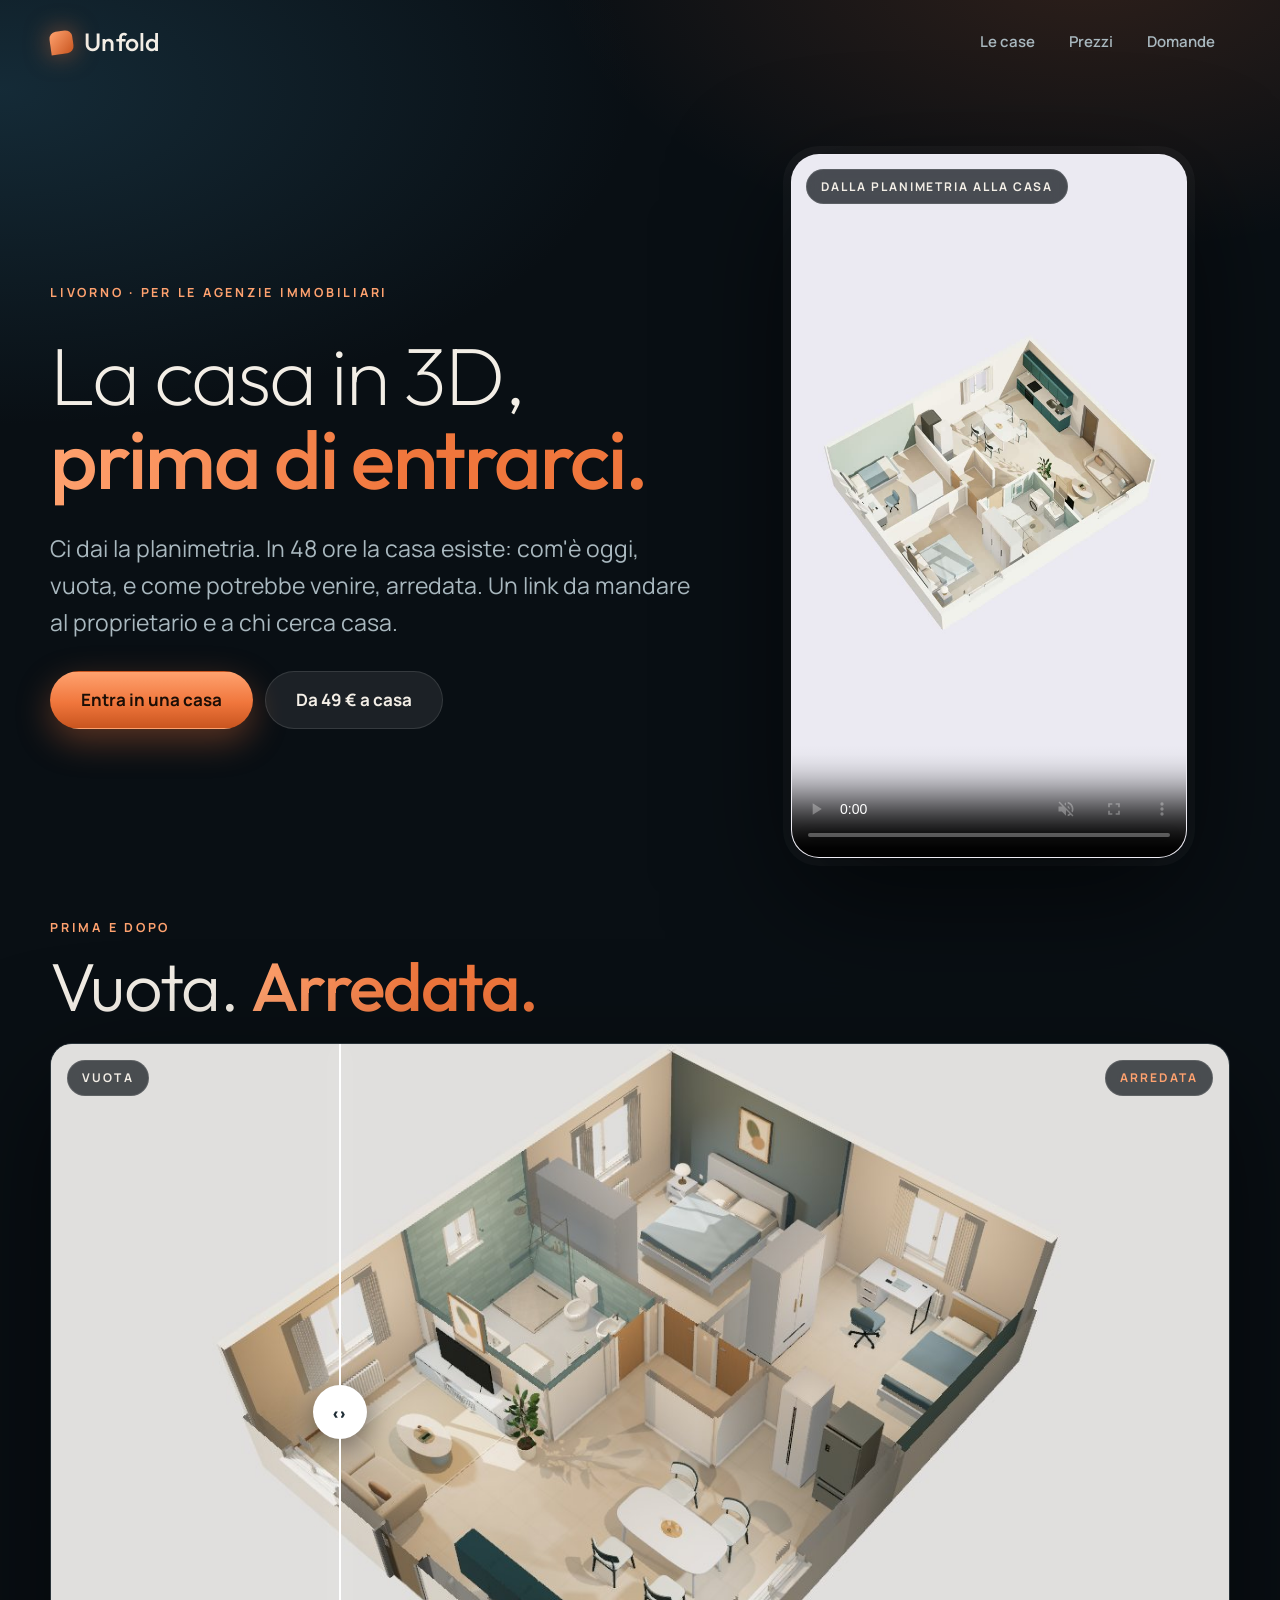
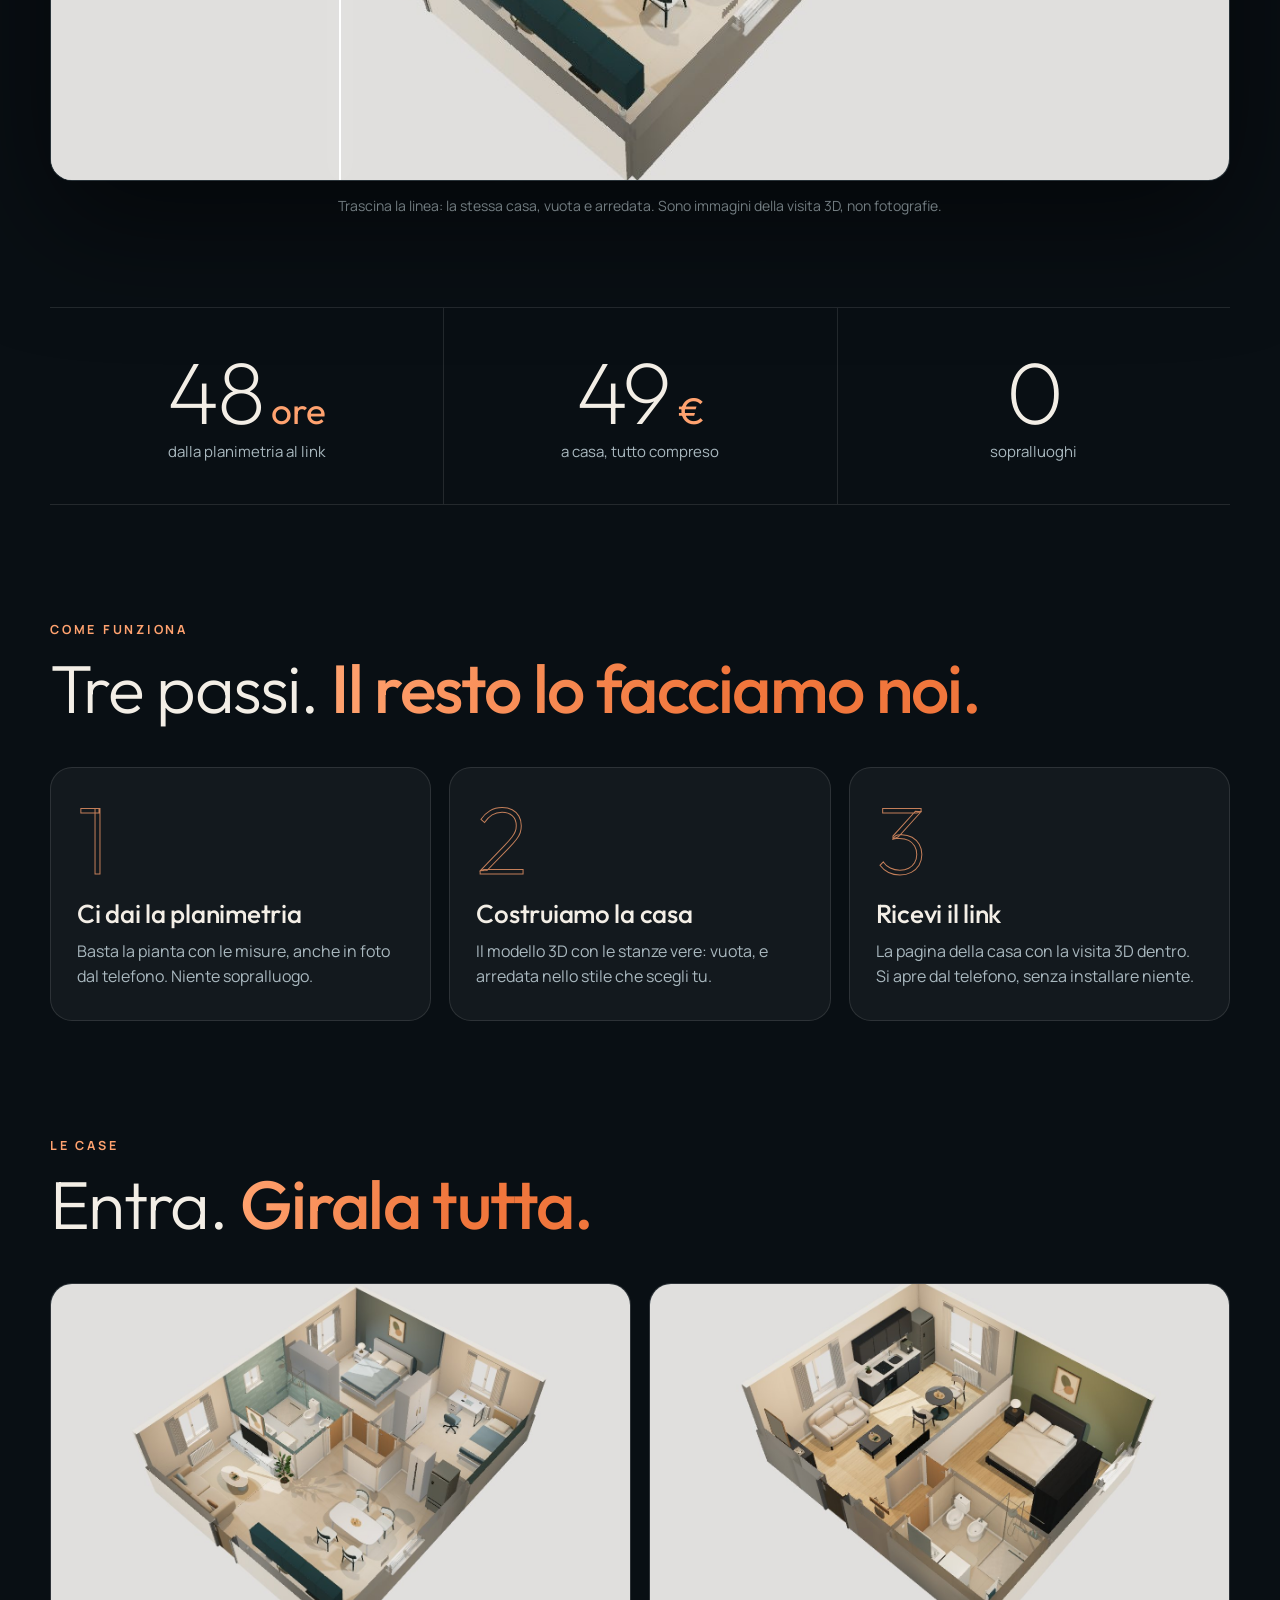
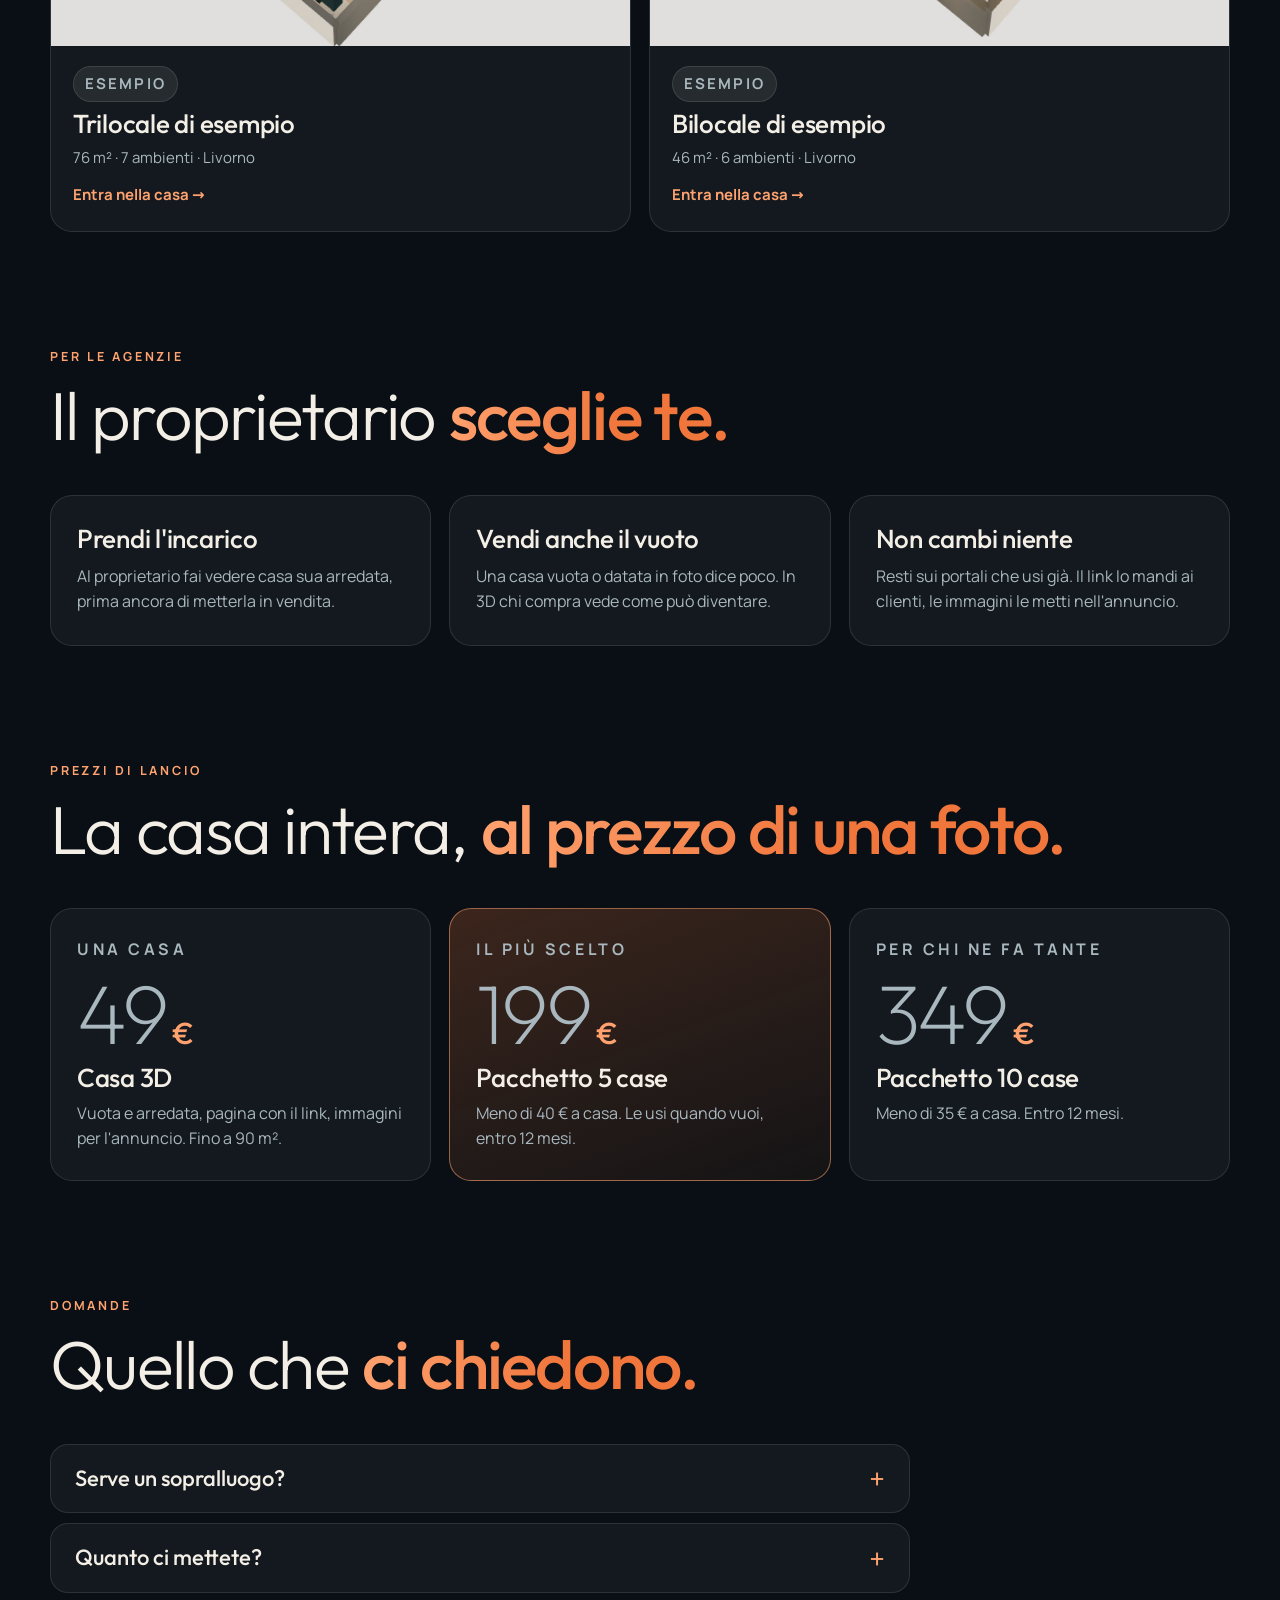
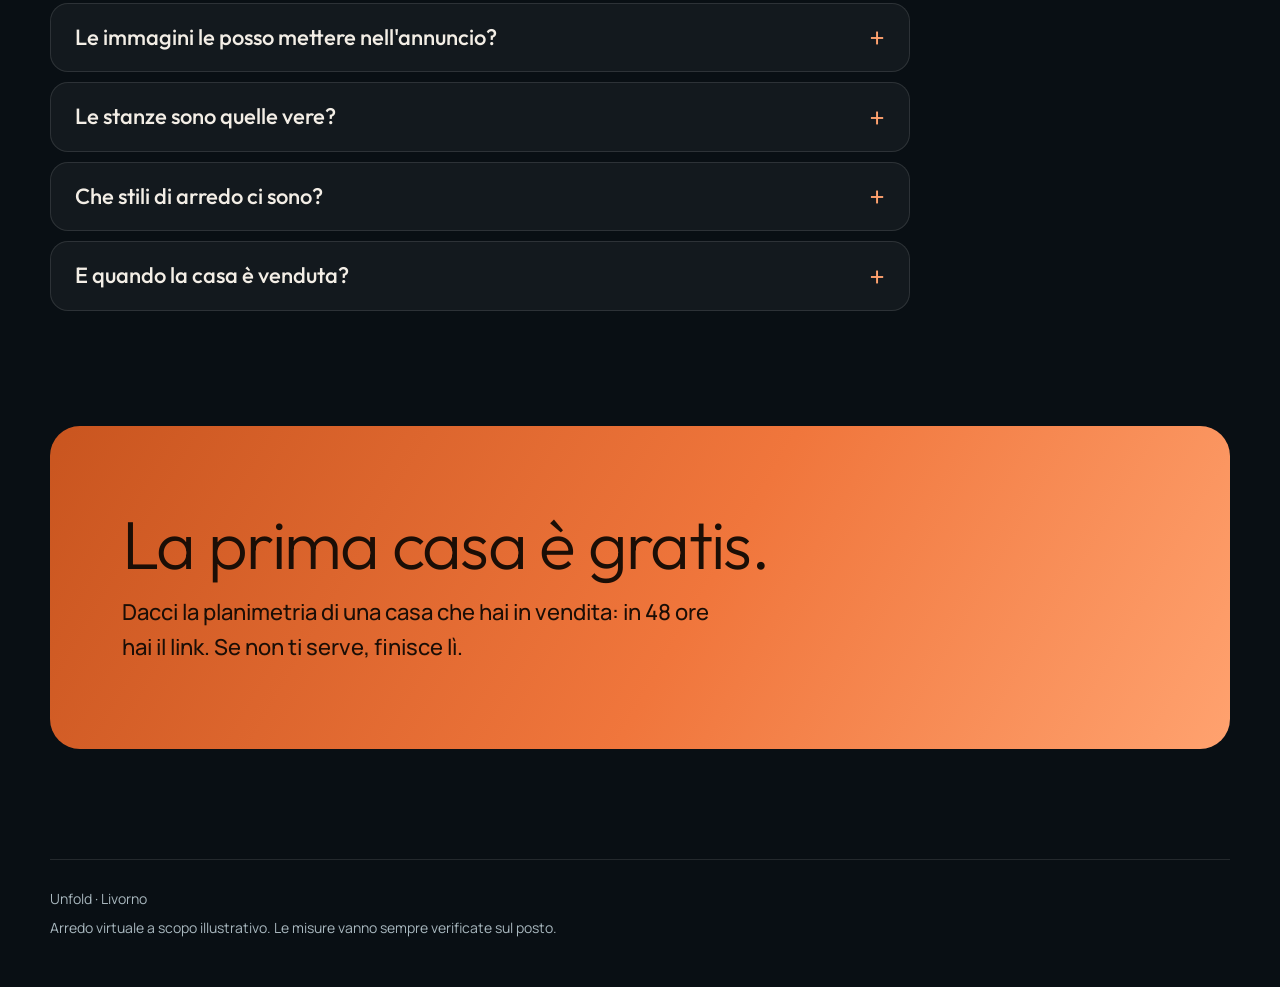
==== commit 3856d467: "Sito del 2026-11-26 15:16" ====
--- a/index.html
+++ b/index.html
@@ -22,7 +22,8 @@
 <header class="testata"><a class="marchio" href="./">Unfold</a><nav><a href="#case">Le case</a><a href="#prezzi">Prezzi</a><a href="#domande">Domande</a></nav></header>
 
 <main>
-  <section class="apertura">
+  <section class="apertura apertura--due">
+   <div class="apertura__testo">
     <p class="occhiello">Livorno · per le agenzie immobiliari</p>
     <h1>La casa in 3D,<br><em>prima di entrarci.</em></h1>
     <p class="sotto">Ci dai la planimetria. In 48 ore la casa esiste: com'è oggi, vuota, e come potrebbe venire, arredata. Un link da mandare al proprietario e a chi cerca casa.</p>
@@ -30,7 +31,14 @@
       <a class="btn" href="case/esempio-80/">Entra in una casa</a>
       <a class="btn btn--vetro" href="#prezzi">Da 49 € a casa</a>
     </div>
+   </div>
+   <figure class="filmato">
+    <video data-parte-da-solo autoplay muted loop playsinline preload="auto" poster="case/esempio-80/video/nascita.jpg" src="case/esempio-80/video/nascita.mp4"></video>
+    <figcaption class="filmato__eti">Dalla planimetria alla casa</figcaption>
+   </figure>
   </section>
+
+  <div class="capo" style="margin-bottom:22px"><p class="occhiello">Prima e dopo</p><h2>Vuota. <em>Arredata.</em></h2></div>
 
   <div class="confronto">
     <img src="case/esempio-80/img/alto-arredata.jpg" alt="Un trilocale di esempio arredato, visto dall'alto">
@@ -122,6 +130,7 @@
 
 <footer class="piede"><p>Unfold · Livorno</p><p>Arredo virtuale a scopo illustrativo. Le misure vanno sempre verificate sul posto.</p></footer>
 </div>
+<script src="filmati.js"></script>
 <script src="confronto.js"></script>
 </body>
 </html>
--- a/stile.css
+++ b/stile.css
@@ -139,3 +139,28 @@
   .numeri span { padding: 0 4px; }
 }
 @media (prefers-reduced-motion: reduce) { html { scroll-behavior: auto; } .btn, .casa, .casa__pianta img { transition: none; } }
+
+/* gira la casa: immagini da piu' angoli, niente da calcolare sul telefono */
+.giro { position: relative; border-radius: var(--raggio); overflow: hidden; border: 1px solid var(--linea); background: #E0DFDD; box-shadow: 0 40px 120px rgba(0, 0, 0, 0.55); aspect-ratio: 4 / 3; cursor: grab; touch-action: pan-y; user-select: none; -webkit-user-select: none; }
+.giro--presa { cursor: grabbing; }
+.giro__img { position: absolute; inset: 0; width: 100%; height: 100%; object-fit: cover; pointer-events: none; -webkit-user-drag: none; }
+.giro__scelta { position: absolute; top: 14px; left: 14px; display: flex; gap: 4px; padding: 4px; border-radius: 999px; background: rgba(9, 15, 20, 0.78); backdrop-filter: blur(8px); -webkit-backdrop-filter: blur(8px); border: 1px solid var(--linea); }
+.giro__scelta button { border: 0; border-radius: 999px; min-height: 42px; padding: 0 18px; background: transparent; color: var(--testo-2); font: 700 13px "Manrope", sans-serif; letter-spacing: 0.12em; text-transform: uppercase; cursor: pointer; }
+.giro__scelta button[aria-pressed="true"] { background: linear-gradient(180deg, var(--rame-2), var(--rame)); color: #1B0E06; }
+.giro__frecce { position: absolute; right: 14px; bottom: 14px; display: flex; gap: 8px; }
+.giro__frecce button { width: 52px; height: 52px; border-radius: 50%; border: 1px solid var(--linea); background: rgba(9, 15, 20, 0.78); color: #FFF; font: 400 26px/1 "Outfit", sans-serif; cursor: pointer; backdrop-filter: blur(8px); -webkit-backdrop-filter: blur(8px); }
+.giro__aiuto { position: absolute; left: 14px; bottom: 18px; padding: 8px 14px; border-radius: 999px; font-size: 12px; font-weight: 700; letter-spacing: 0.14em; text-transform: uppercase; background: rgba(9, 15, 20, 0.7); border: 1px solid var(--linea); pointer-events: none; }
+@media (max-width: 600px) { .giro { aspect-ratio: 1 / 1.02; } .giro__aiuto { font-size: 11px; } }
+
+/* filmati: la casa che nasce dalla planimetria e la visita camminando. Sono verticali, come il telefono. */
+.filmato { position: relative; margin: 0 auto; width: min(100%, 46vh, 420px); aspect-ratio: 9 / 16; border-radius: calc(var(--raggio) + 6px); overflow: hidden; border: 1px solid var(--linea); background: #ECEAF3; box-shadow: 0 40px 120px rgba(0, 0, 0, 0.6), 0 0 0 8px rgba(255, 255, 255, 0.04); }
+.filmato video { display: block; width: 100%; height: 100%; object-fit: cover; background: #ECEAF3; }
+.filmato__eti { position: absolute; top: 14px; left: 14px; padding: 7px 14px; border-radius: 999px; font-size: 12px; font-weight: 700; letter-spacing: 0.16em; text-transform: uppercase; background: rgba(9, 15, 20, 0.72); backdrop-filter: blur(8px); -webkit-backdrop-filter: blur(8px); border: 1px solid var(--linea); pointer-events: none; }
+.apertura--due { align-items: center; }
+.apertura__testo { display: grid; gap: clamp(20px, 3vw, 30px); }
+@media (min-width: 900px) {
+  .apertura--due { grid-template-columns: 1.15fr 0.85fr; gap: 48px; }
+  .apertura--due .filmato { width: min(100%, 44vh, 400px); }
+  .apertura--due h1 { font-size: clamp(46px, 6.4vw, 96px); }
+}
+@media (max-width: 899px) { .filmato { width: min(100%, 380px); } }
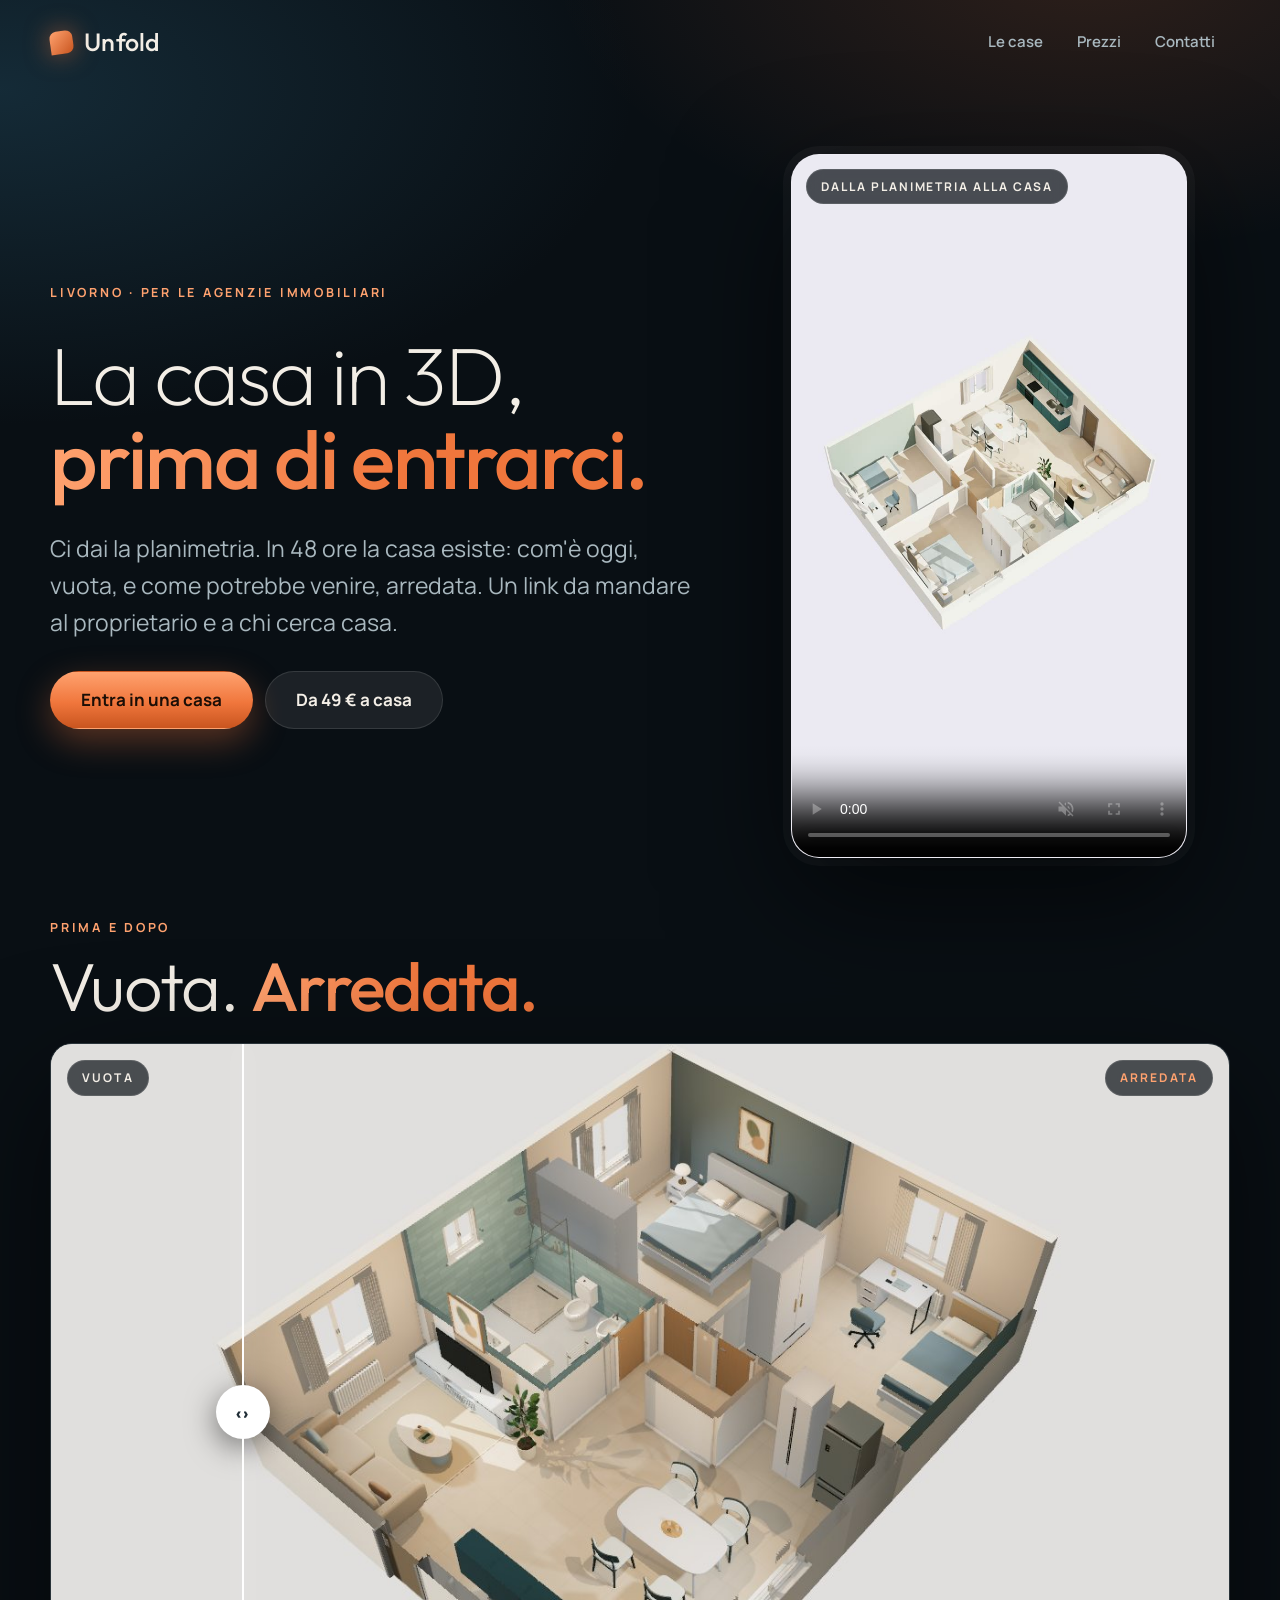
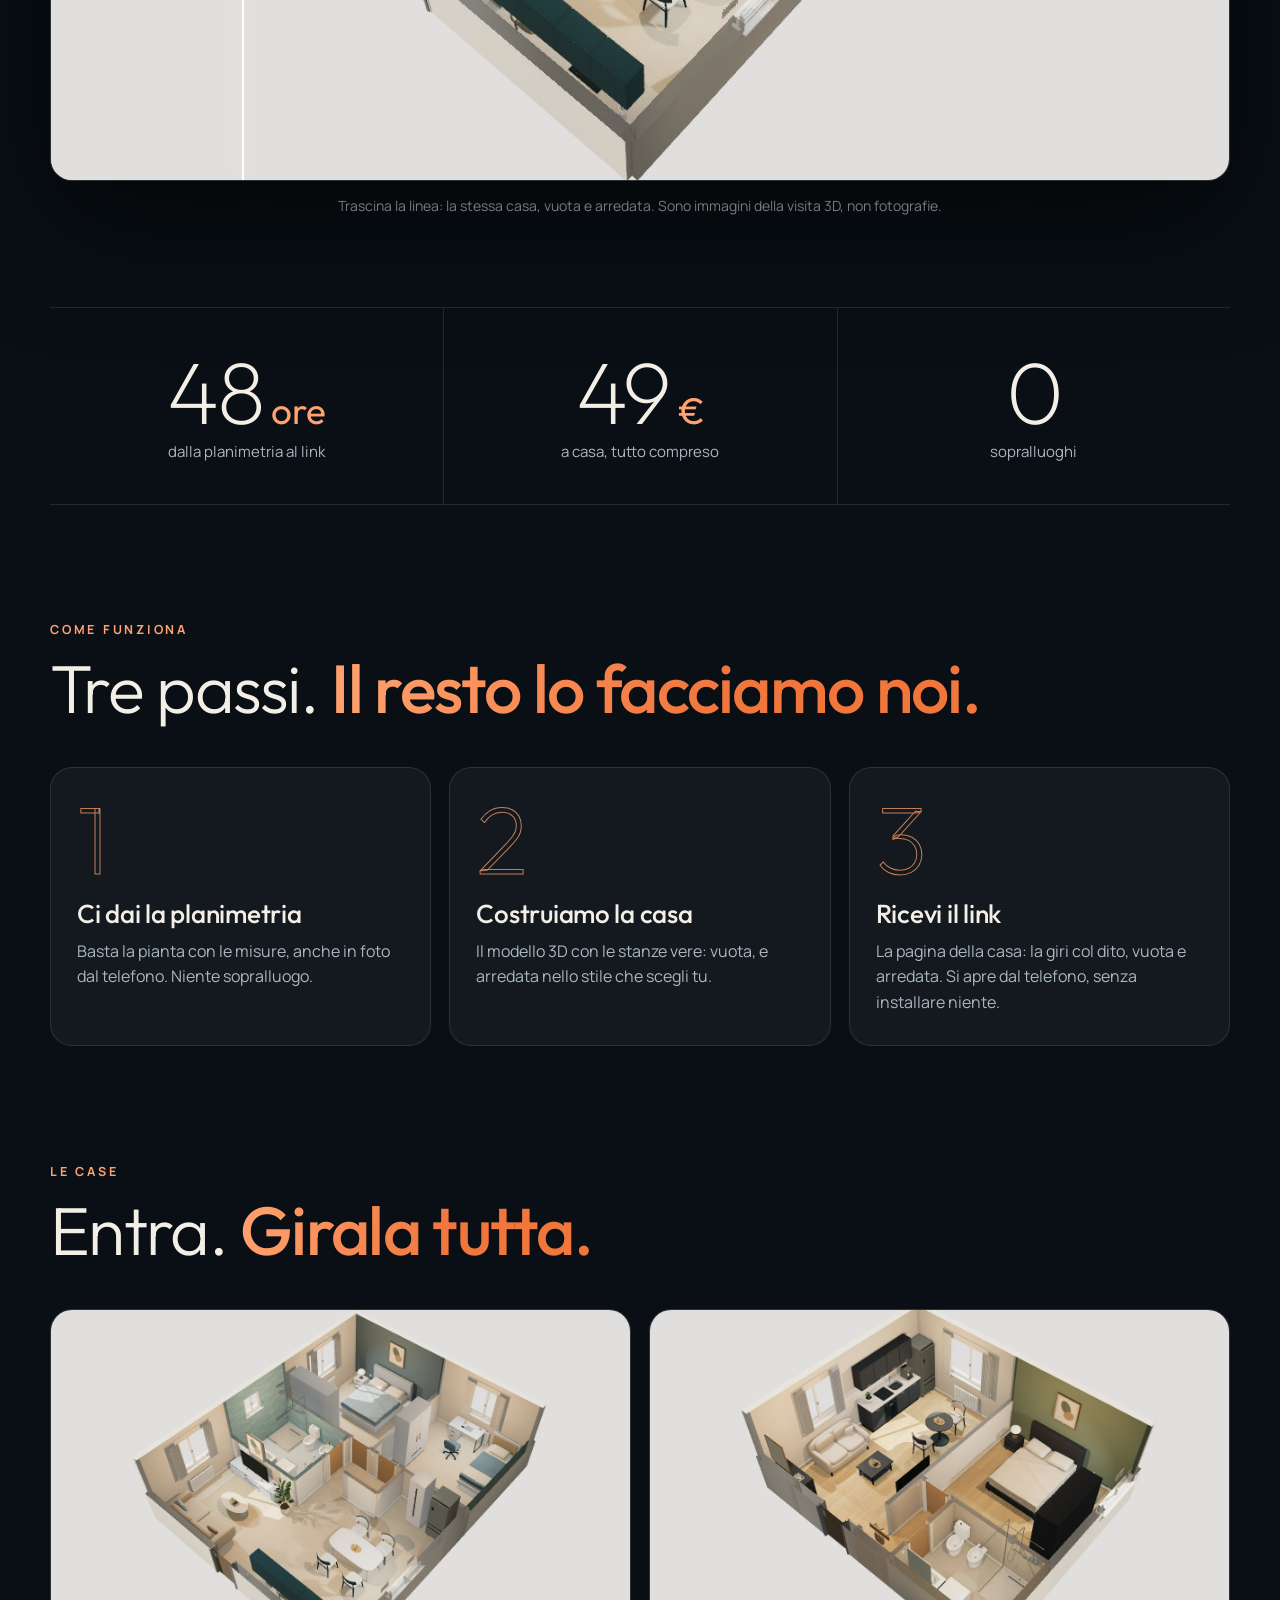
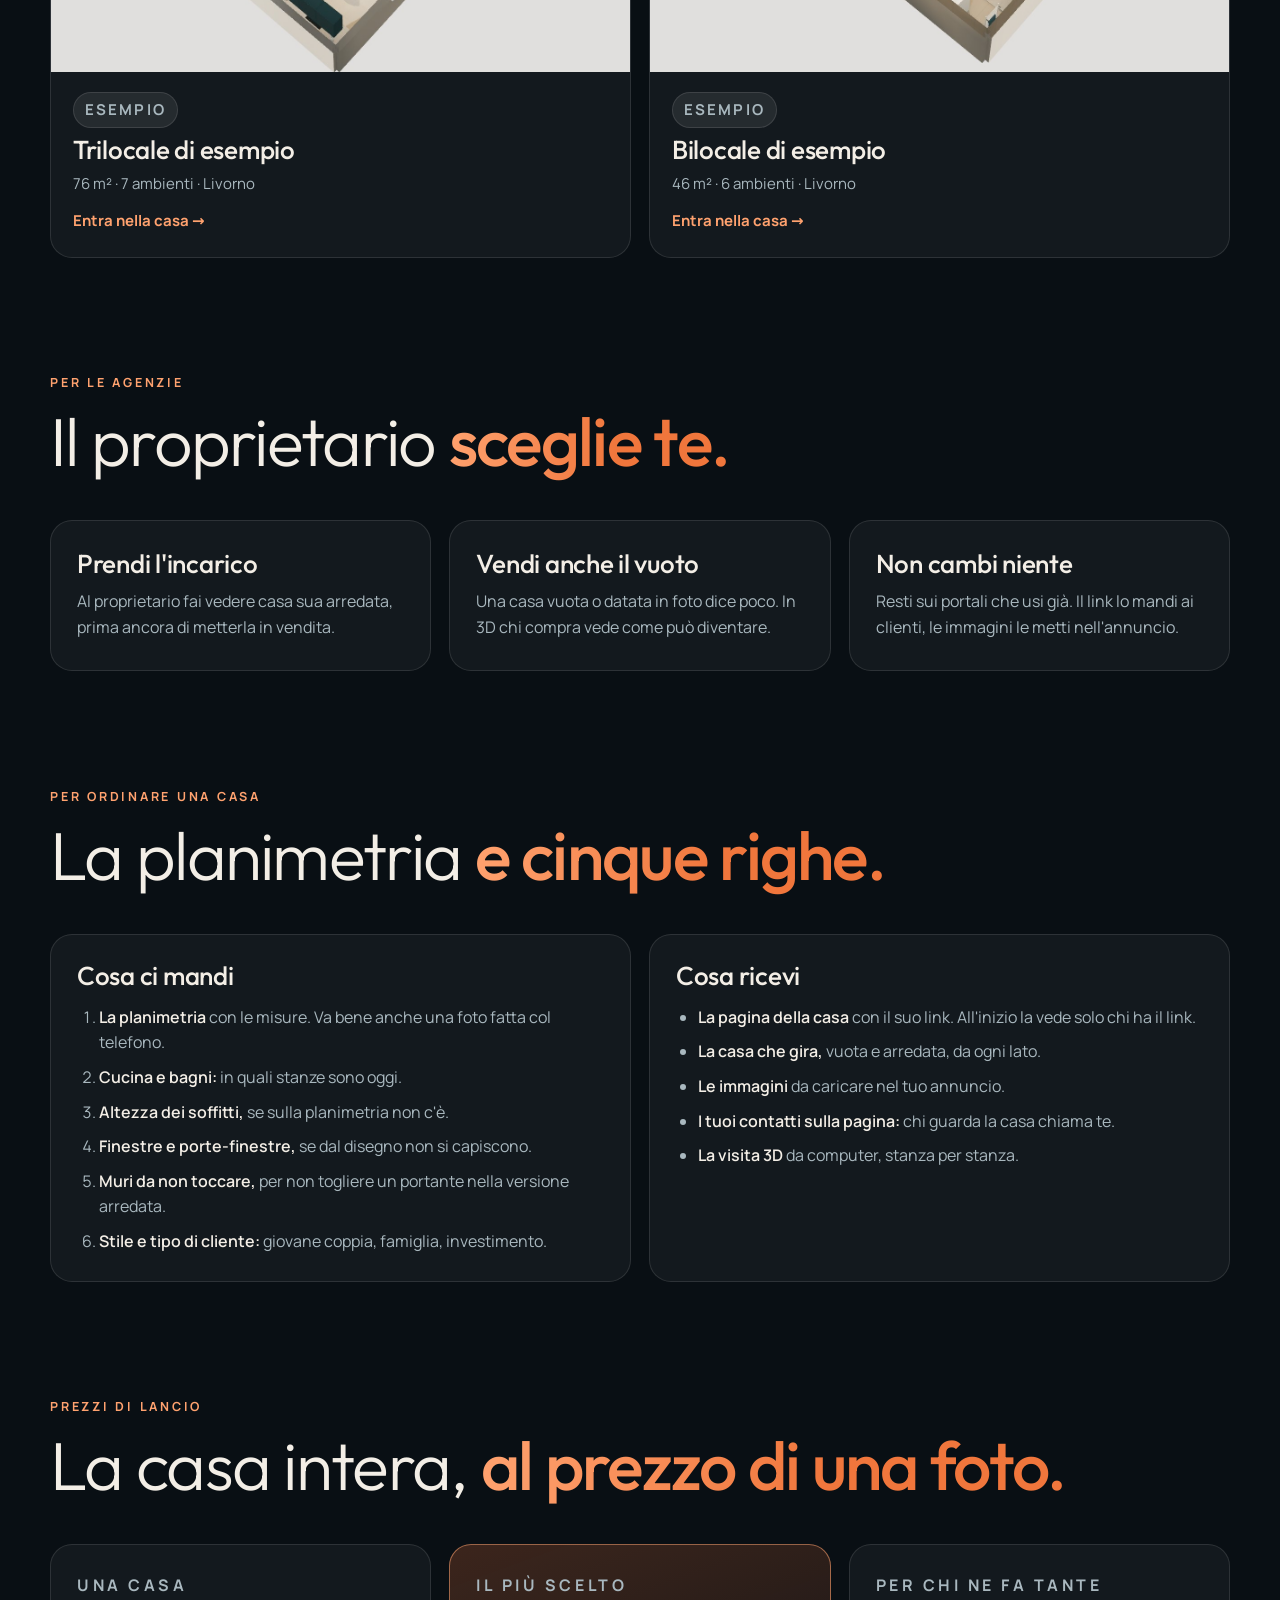
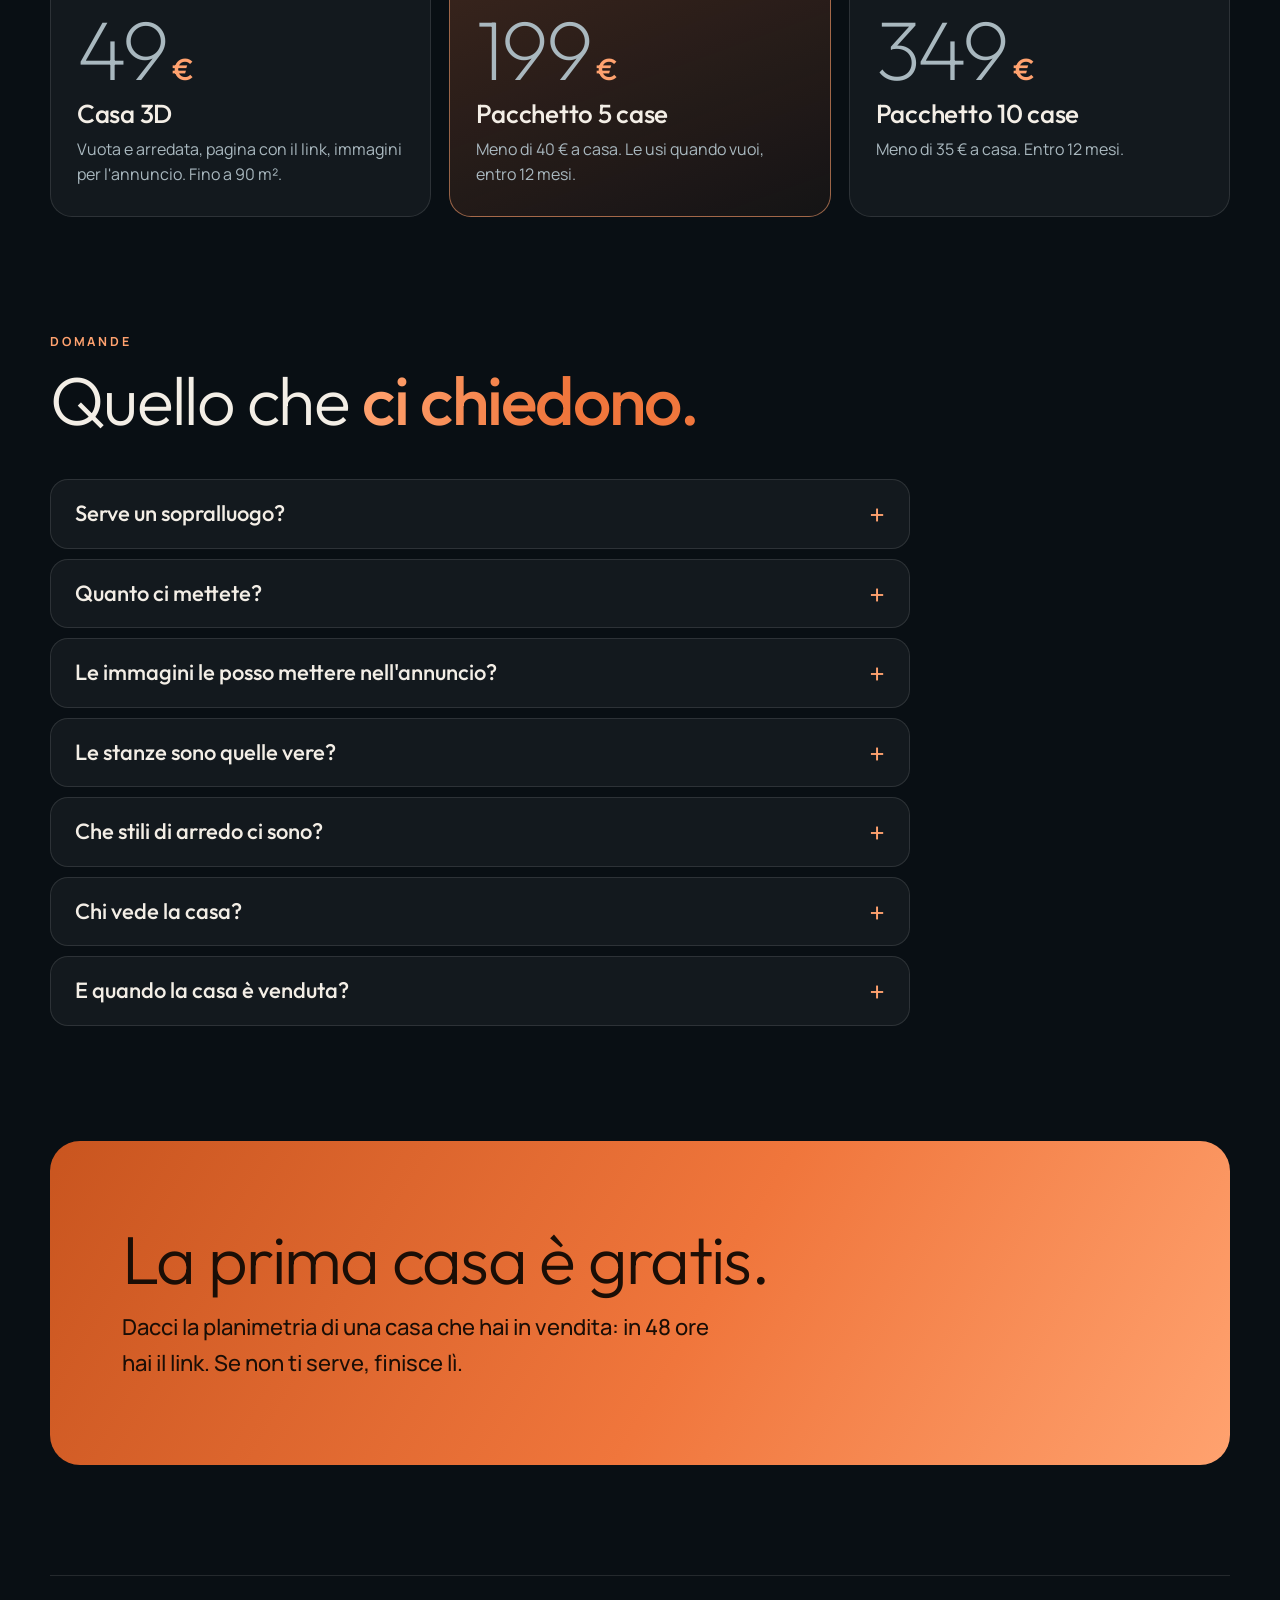
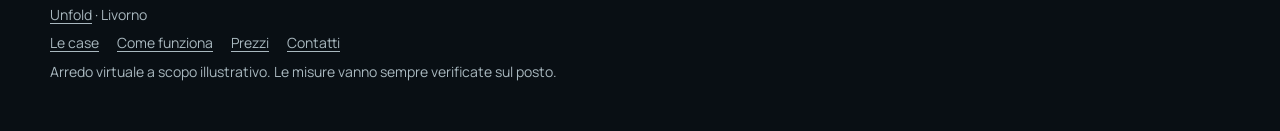
==== commit e4333dd6: "Sito del 2026-11-26 21:40" ====
--- a/index.html
+++ b/index.html
@@ -3,23 +3,25 @@
 <head>
 <meta charset="utf-8">
 <meta name="viewport" content="width=device-width, initial-scale=1">
+<!-- TESTA:INIZIO -->
 <meta name="robots" content="noindex">
 <meta name="theme-color" content="#090F14">
 <title>Unfold · La casa in 3D, vuota e arredata</title>
-<meta name="description" content="Dalla planimetria al modello 3D della casa: vuota, e arredata come potrebbe venire. Per le agenzie immobiliari di Livorno.">
+<meta name="description" content="Dalla planimetria al modello 3D della casa in 48 ore: com'è oggi, vuota, e come potrebbe venire, arredata. Per le agenzie immobiliari.">
 <meta property="og:type" content="website">
 <meta property="og:site_name" content="Unfold">
 <meta property="og:title" content="Unfold · La casa in 3D, vuota e arredata">
-<meta property="og:description" content="Dalla planimetria al modello 3D della casa in 48 ore: com'è oggi, vuota, e come potrebbe venire, arredata.">
+<meta property="og:description" content="Dalla planimetria al modello 3D della casa in 48 ore: com'è oggi, vuota, e come potrebbe venire, arredata. Per le agenzie immobiliari.">
 <meta property="og:image" content="https://colomb1991.github.io/unfold/case/esempio-80/img/alto-sera.jpg">
 <meta property="og:url" content="https://colomb1991.github.io/unfold/">
 <meta name="twitter:card" content="summary_large_image">
 <link rel="icon" href="data:image/svg+xml,%3Csvg xmlns='http://www.w3.org/2000/svg' viewBox='0 0 64 64'%3E%3Crect width='64' height='64' rx='14' fill='%23090F14'/%3E%3Cpath d='M18 14h22a8 8 0 0 1 8 8v20a8 8 0 0 1-8 8H18z' fill='%23F0763C' transform='rotate(-8 32 32)'/%3E%3C/svg%3E">
-<link rel="stylesheet" href="stile.css">
+<link rel="stylesheet" href="stile.css?v=6">
+<!-- TESTA:FINE -->
 </head>
 <body>
 <div class="dentro">
-<header class="testata"><a class="marchio" href="./">Unfold</a><nav><a href="#case">Le case</a><a href="#prezzi">Prezzi</a><a href="#domande">Domande</a></nav></header>
+<header class="testata"><a class="marchio" href="./">Unfold</a><nav><a href="case/">Le case</a><a href="#prezzi">Prezzi</a><a href="#contatti">Contatti</a></nav></header>
 
 <main>
   <section class="apertura apertura--due">
@@ -62,7 +64,7 @@
     <div class="griglia">
       <div class="passo"><span class="num">1</span><h3>Ci dai la planimetria</h3><p>Basta la pianta con le misure, anche in foto dal telefono. Niente sopralluogo.</p></div>
       <div class="passo"><span class="num">2</span><h3>Costruiamo la casa</h3><p>Il modello 3D con le stanze vere: vuota, e arredata nello stile che scegli tu.</p></div>
-      <div class="passo"><span class="num">3</span><h3>Ricevi il link</h3><p>La pagina della casa con la visita 3D dentro. Si apre dal telefono, senza installare niente.</p></div>
+      <div class="passo"><span class="num">3</span><h3>Ricevi il link</h3><p>La pagina della casa: la giri col dito, vuota e arredata. Si apre dal telefono, senza installare niente.</p></div>
     </div>
   </section>
 
@@ -76,6 +78,7 @@
     <span class="etichetta">Esempio</span>
     <h3>Trilocale di esempio</h3>
     <span>76 m² · 7 ambienti · Livorno</span>
+    
     <span class="casa__vai">Entra nella casa →</span>
   </div>
 </a>
@@ -85,11 +88,15 @@
     <span class="etichetta">Esempio</span>
     <h3>Bilocale di esempio</h3>
     <span>46 m² · 6 ambienti · Livorno</span>
+    
     <span class="casa__vai">Entra nella casa →</span>
   </div>
 </a>
 <!-- CASE:FINE -->
     </div>
+<!-- ALTRE:INIZIO -->
+
+<!-- ALTRE:FINE -->
   </section>
 
   <section class="blocco" id="agenzie">
@@ -98,6 +105,33 @@
       <div class="passo"><h3>Prendi l'incarico</h3><p>Al proprietario fai vedere casa sua arredata, prima ancora di metterla in vendita.</p></div>
       <div class="passo"><h3>Vendi anche il vuoto</h3><p>Una casa vuota o datata in foto dice poco. In 3D chi compra vede come può diventare.</p></div>
       <div class="passo"><h3>Non cambi niente</h3><p>Resti sui portali che usi già. Il link lo mandi ai clienti, le immagini le metti nell'annuncio.</p></div>
+    </div>
+  </section>
+
+  <section class="blocco" id="ordina">
+    <div class="capo"><p class="occhiello">Per ordinare una casa</p><h2>La planimetria <em>e cinque righe.</em></h2></div>
+    <div class="due">
+      <div class="riquadro">
+        <h3>Cosa ci mandi</h3>
+        <ol class="elenco">
+          <li><strong>La planimetria</strong> con le misure. Va bene anche una foto fatta col telefono.</li>
+          <li><strong>Cucina e bagni:</strong> in quali stanze sono oggi.</li>
+          <li><strong>Altezza dei soffitti,</strong> se sulla planimetria non c'è.</li>
+          <li><strong>Finestre e porte-finestre,</strong> se dal disegno non si capiscono.</li>
+          <li><strong>Muri da non toccare,</strong> per non togliere un portante nella versione arredata.</li>
+          <li><strong>Stile e tipo di cliente:</strong> giovane coppia, famiglia, investimento.</li>
+        </ol>
+      </div>
+      <div class="riquadro">
+        <h3>Cosa ricevi</h3>
+        <ul class="elenco">
+          <li><strong>La pagina della casa</strong> con il suo link. All'inizio la vede solo chi ha il link.</li>
+          <li><strong>La casa che gira,</strong> vuota e arredata, da ogni lato.</li>
+          <li><strong>Le immagini</strong> da caricare nel tuo annuncio.</li>
+          <li><strong>I tuoi contatti sulla pagina:</strong> chi guarda la casa chiama te.</li>
+          <li><strong>La visita 3D</strong> da computer, stanza per stanza.</li>
+        </ul>
+      </div>
     </div>
   </section>
 
@@ -115,22 +149,29 @@
     <div class="domande">
       <details><summary>Serve un sopralluogo?</summary><p>No. Lavoriamo dalla planimetria con le misure, va bene anche una foto fatta col telefono.</p></details>
       <details><summary>Quanto ci mettete?</summary><p>48 ore da quando abbiamo una planimetria leggibile. Se ti serve in giornata, si può.</p></details>
-      <details><summary>Le immagini le posso mettere nell'annuncio?</summary><p>Sì. Con ogni casa ricevi le immagini, vuota e arredata, da caricare sui portali che usi già. Il link alla visita 3D lo mandi a proprietari e clienti.</p></details>
+      <details><summary>Le immagini le posso mettere nell'annuncio?</summary><p>Sì. Con ogni casa ricevi le immagini, vuota e arredata, da caricare sui portali che usi già. Il link alla pagina della casa lo mandi a proprietari e clienti.</p></details>
       <details><summary>Le stanze sono quelle vere?</summary><p>Sì, sono costruite con le misure della planimetria. L'arredo invece è virtuale: serve a far capire gli spazi, non sostituisce un rilievo tecnico.</p></details>
       <details><summary>Che stili di arredo ci sono?</summary><p>Ne abbiamo diversi, dal contemporaneo al classico. Scegli tu quello adatto alla casa e a chi la comprerà.</p></details>
+      <details><summary>Chi vede la casa?</summary><p>All'inizio solo chi ha il link: non compare in nessun elenco. Se vuoi, la mettiamo nella pagina della tua agenzia e in vetrina su Unfold.</p></details>
       <details><summary>E quando la casa è venduta?</summary><p>Ce lo dici e togliamo la pagina. Finché è in vendita resta online, senza costi in più.</p></details>
     </div>
   </section>
 
-  <div class="fascia">
+  <div class="fascia" id="contatti">
     <h2>La prima casa è gratis.</h2>
     <p>Dacci la planimetria di una casa che hai in vendita: in 48 ore hai il link. Se non ti serve, finisce lì.</p>
+<!-- CONTATTI:INIZIO -->
+
+<!-- CONTATTI:FINE -->
   </div>
 </main>
 
-<footer class="piede"><p>Unfold · Livorno</p><p>Arredo virtuale a scopo illustrativo. Le misure vanno sempre verificate sul posto.</p></footer>
+<!-- PIEDE:INIZIO -->
+<footer class="piede"><p><a href="">Unfold</a> · Livorno</p>
+<p class="piede__voci"><a href="case/">Le case</a><a href="#come">Come funziona</a><a href="#prezzi">Prezzi</a><a href="#contatti">Contatti</a></p><p>Arredo virtuale a scopo illustrativo. Le misure vanno sempre verificate sul posto.</p></footer>
+<!-- PIEDE:FINE -->
 </div>
-<script src="filmati.js"></script>
-<script src="confronto.js"></script>
+<script src="filmati.js?v=6"></script>
+<script src="confronto.js?v=6"></script>
 </body>
 </html>
--- a/stile.css
+++ b/stile.css
@@ -164,3 +164,30 @@
   .apertura--due h1 { font-size: clamp(46px, 6.4vw, 96px); }
 }
 @media (max-width: 899px) { .filmato { width: min(100%, 380px); } }
+
+/* il sito vero: chi segue la casa, ambienti con le misure, elenchi, contatti */
+.scheda__capo .sotto { font-size: clamp(17px, 2.2vw, 21px); color: var(--testo-2); max-width: 52ch; }
+.proposta { color: var(--testo-2); font-size: 15px; }
+.proposta strong { color: var(--testo); font-weight: 700; }
+.riquadro--forte { background: linear-gradient(160deg, rgba(240, 118, 60, 0.2), rgba(240, 118, 60, 0.04)); border-color: rgba(255, 162, 111, 0.5); padding: clamp(26px, 5vw, 48px); gap: 16px; }
+.riquadro--forte h2 { font-size: clamp(30px, 5vw, 54px); }
+.nota a { color: var(--rame-2); font-weight: 600; text-underline-offset: 3px; }
+.riquadro ul.ambienti { list-style: none; margin: 0; padding: 0; color: var(--testo); }
+.ambienti li { display: flex; justify-content: space-between; gap: 16px; padding: 10px 0; border-bottom: 1px solid var(--linea); }
+.ambienti li:last-child { border-bottom: 0; }
+.ambienti li span:last-child { color: var(--testo-2); white-space: nowrap; }
+.riquadro .elenco { margin: 0; padding-left: 22px; color: var(--testo-2); display: grid; gap: 9px; font-size: 16px; }
+.elenco strong { color: var(--testo); font-weight: 600; }
+.fascia .fila { margin-top: 8px; }
+.fascia .btn { background: #1B0E06; color: #FFF; box-shadow: none; }
+.fascia .btn--vetro { background: rgba(27, 14, 6, 0.12); color: #1B0E06; border-color: rgba(27, 14, 6, 0.4); }
+.piede a { color: inherit; text-underline-offset: 3px; }
+.piede__voci { display: flex; flex-wrap: wrap; gap: 4px 18px; }
+/* sul telefono i contatti dell'agenzia restano a portata di pollice */
+.barra { display: none; }
+@media (max-width: 700px) {
+  .barra { position: fixed; left: 0; right: 0; bottom: 0; z-index: 20; display: flex; align-items: center; gap: 10px; padding: 10px 14px calc(10px + env(safe-area-inset-bottom)); background: rgba(9, 15, 20, 0.93); backdrop-filter: blur(14px); -webkit-backdrop-filter: blur(14px); border-top: 1px solid var(--linea); }
+  .barra span { flex: 1; min-width: 0; font-weight: 700; font-size: 14px; overflow: hidden; text-overflow: ellipsis; white-space: nowrap; }
+  .barra .btn { width: auto; min-height: 46px; padding: 0 20px; font-size: 15px; }
+  body.con-barra { padding-bottom: calc(76px + env(safe-area-inset-bottom)); }
+}
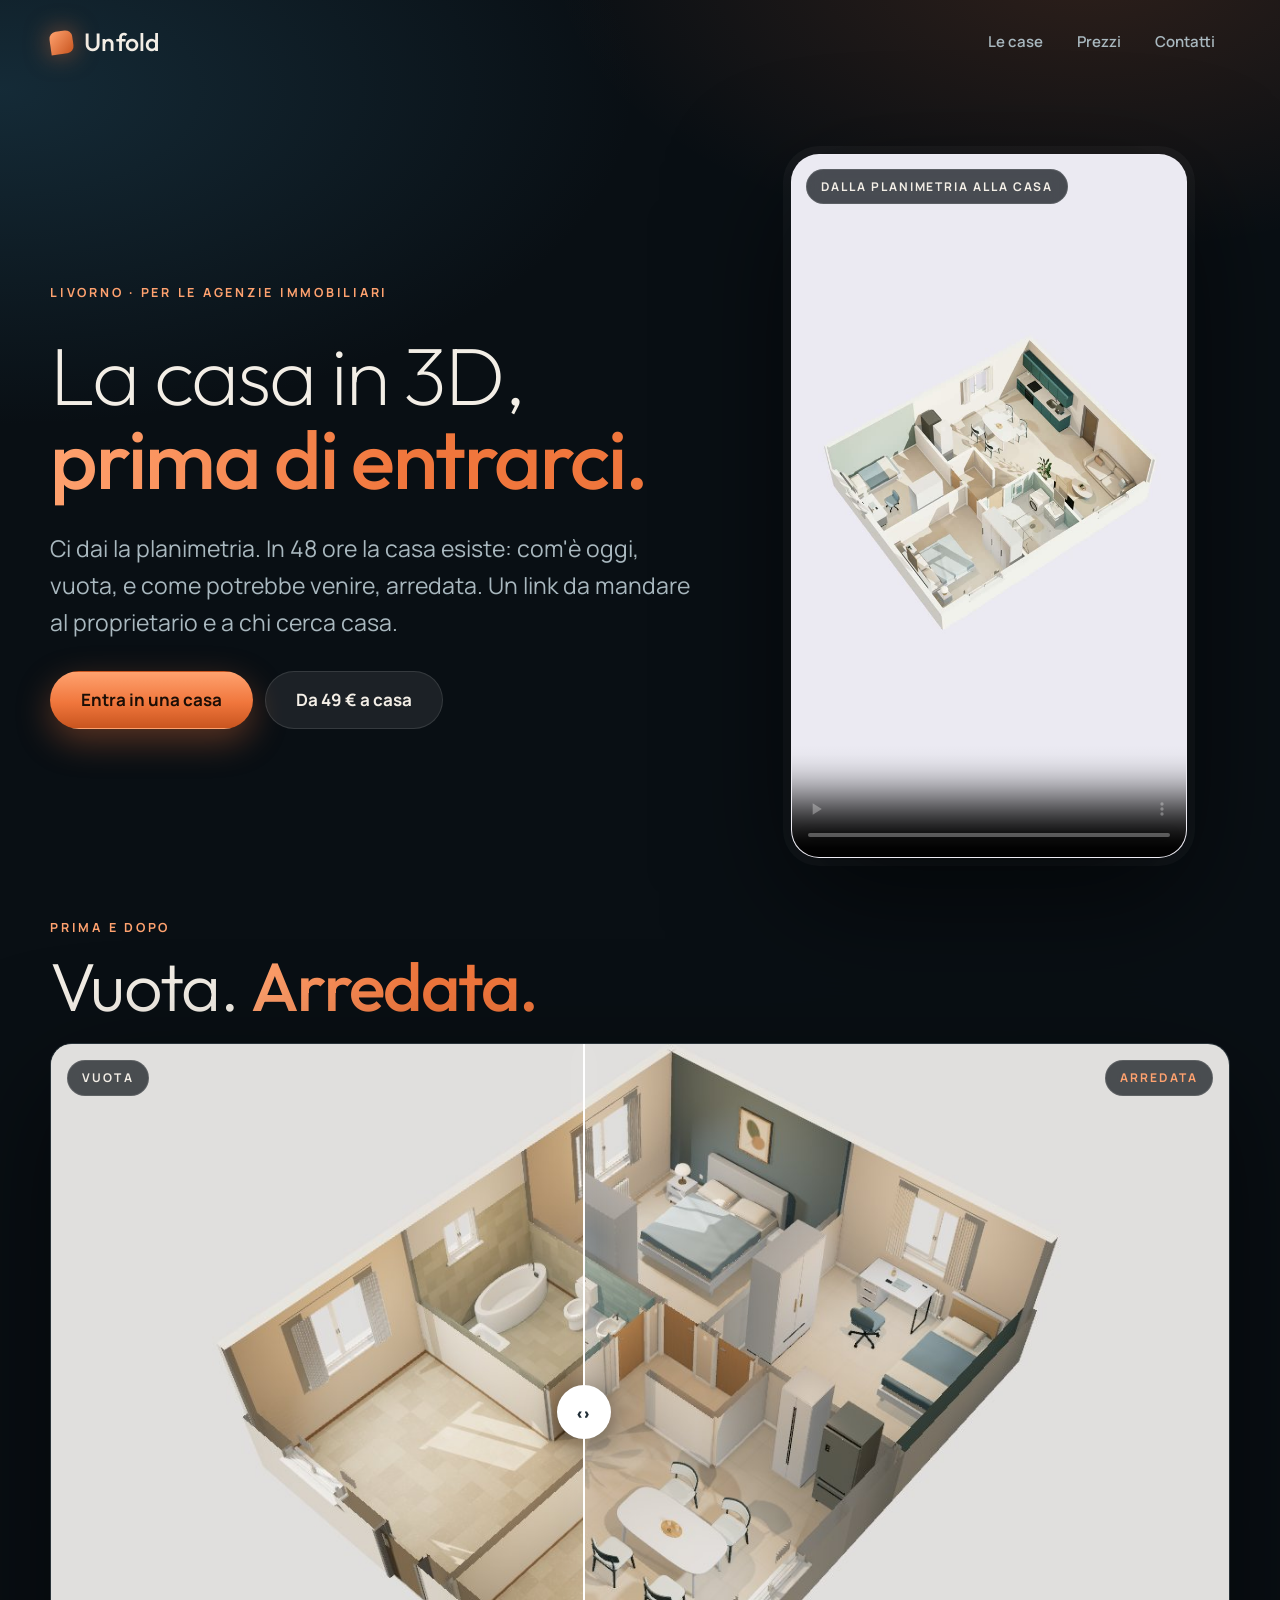
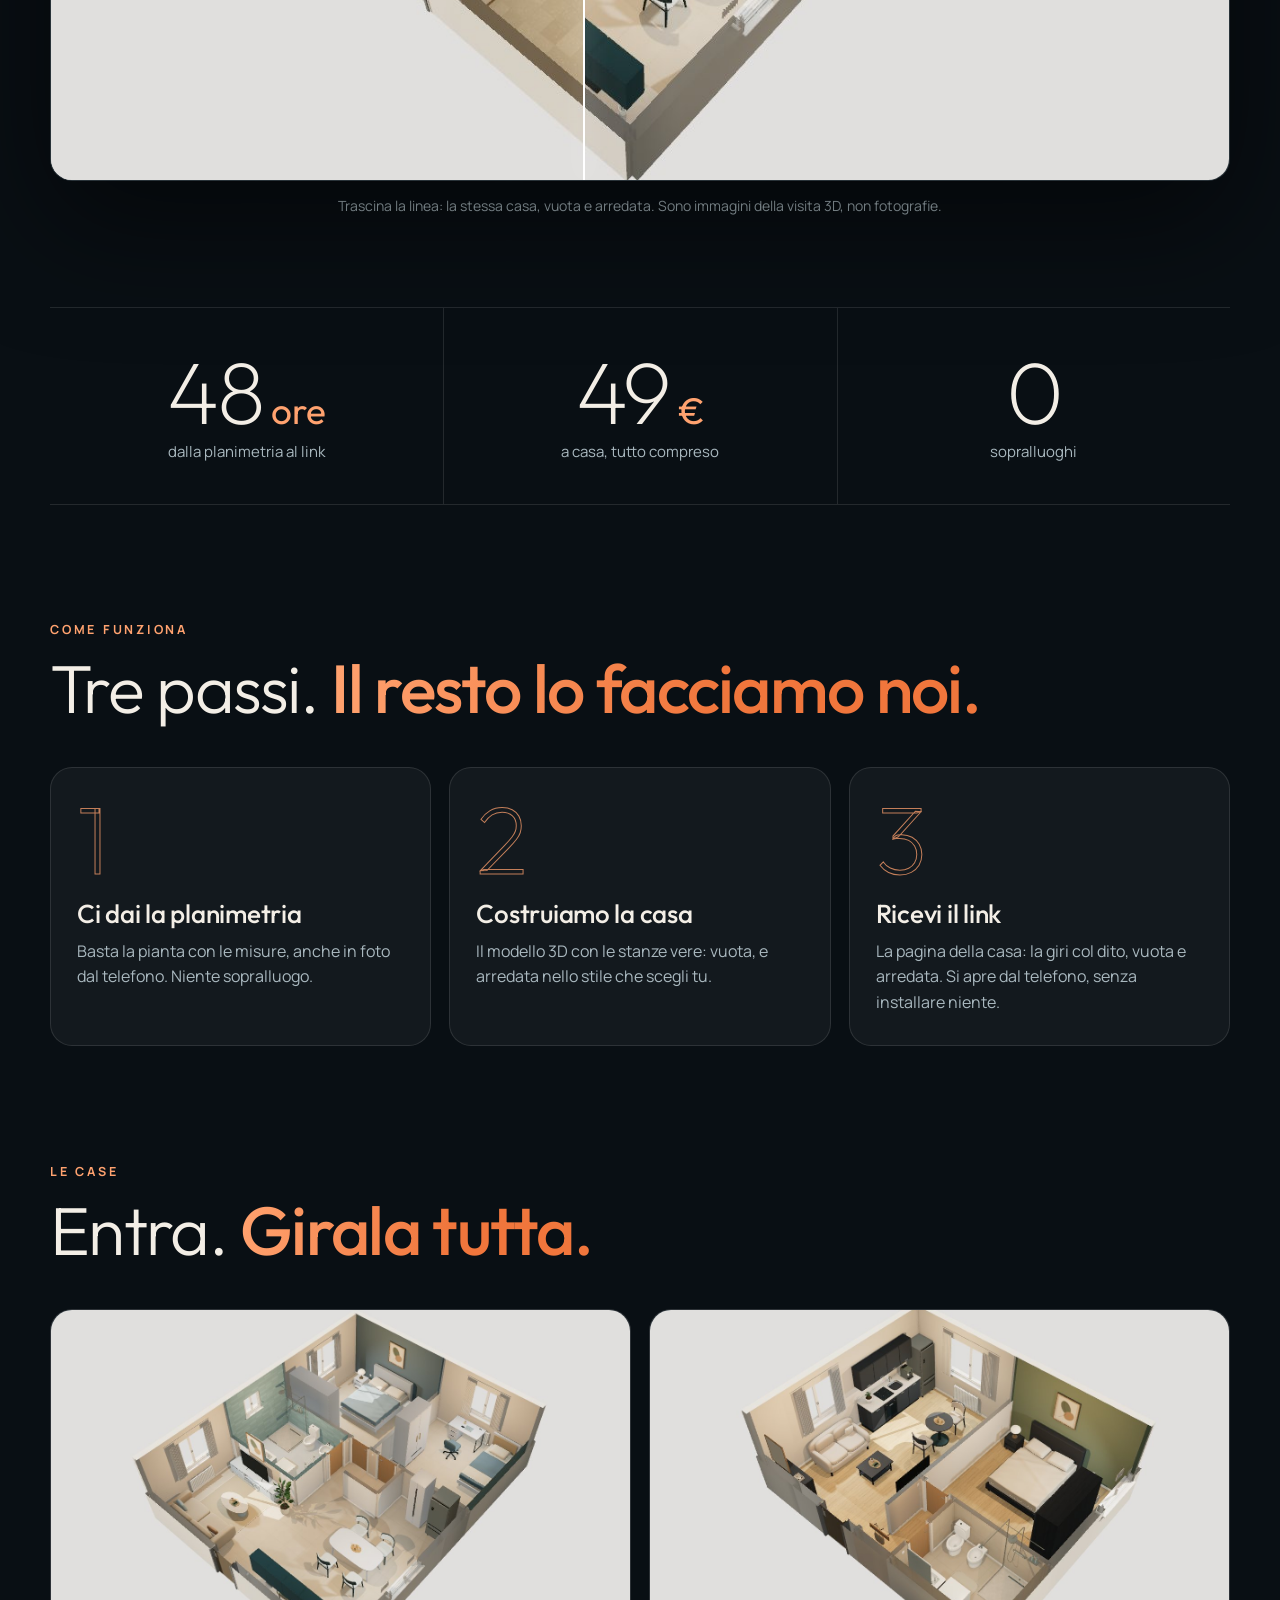
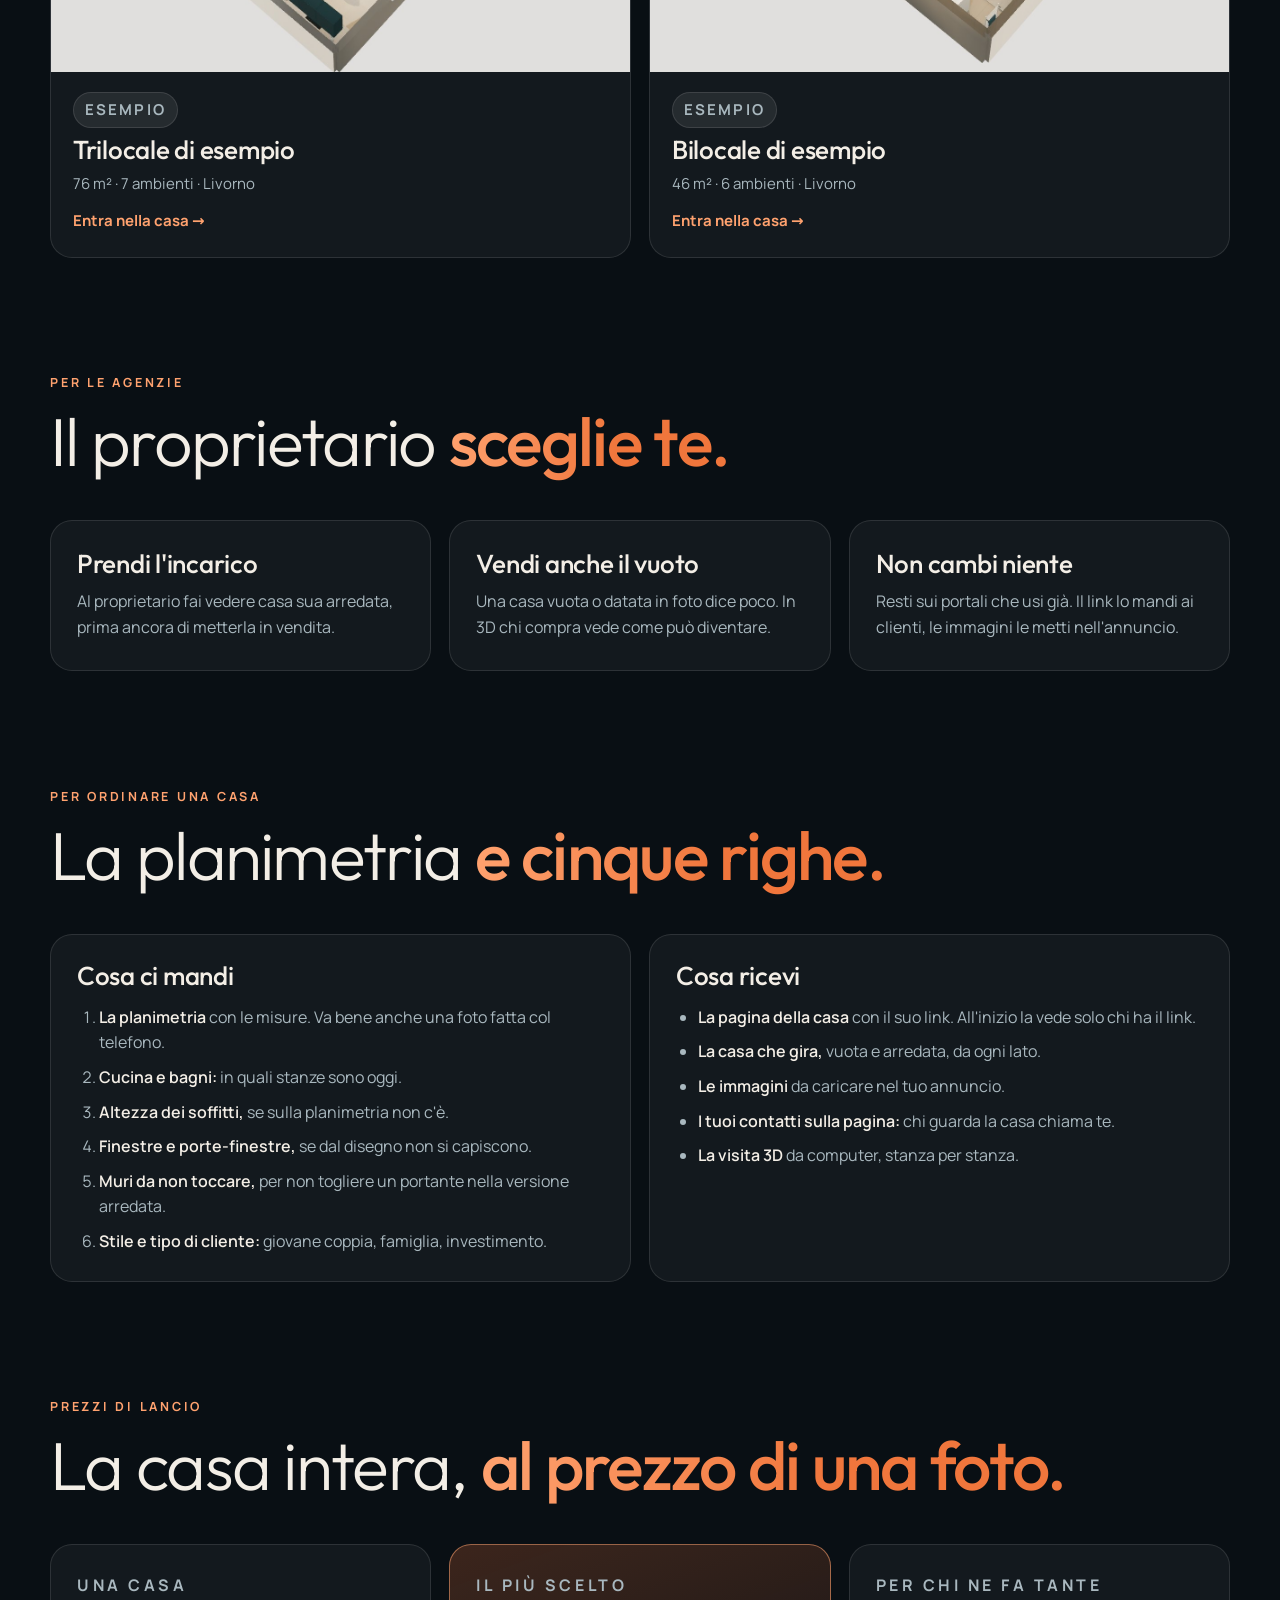
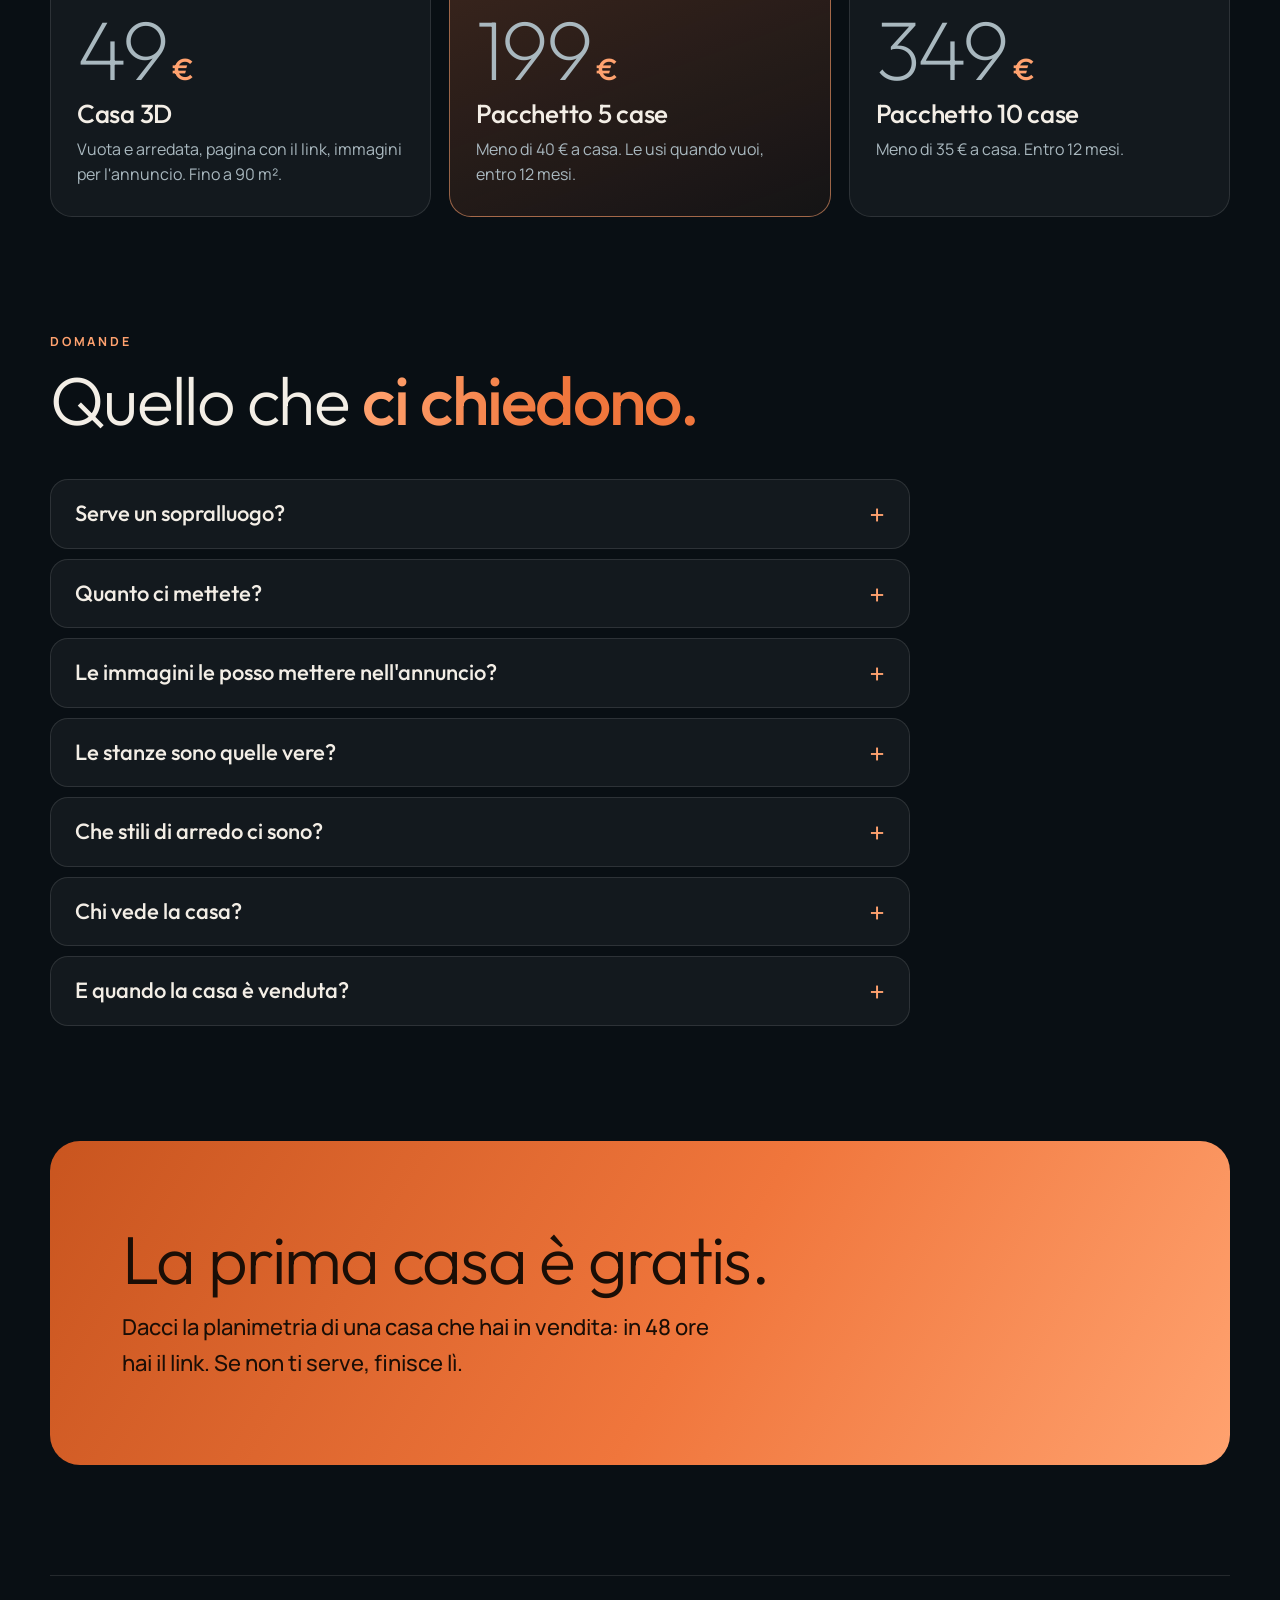
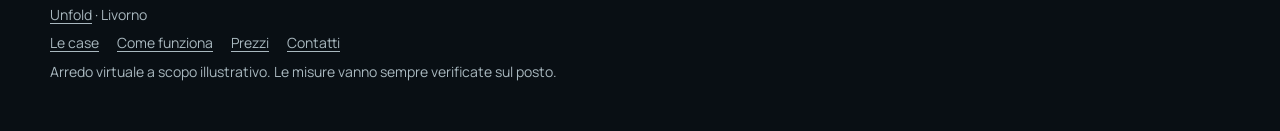
==== commit e5fe3e81: "Sito del 2026-11-26 22:57" ====
--- a/index.html
+++ b/index.html
@@ -16,7 +16,7 @@
 <meta property="og:url" content="https://colomb1991.github.io/unfold/">
 <meta name="twitter:card" content="summary_large_image">
 <link rel="icon" href="data:image/svg+xml,%3Csvg xmlns='http://www.w3.org/2000/svg' viewBox='0 0 64 64'%3E%3Crect width='64' height='64' rx='14' fill='%23090F14'/%3E%3Cpath d='M18 14h22a8 8 0 0 1 8 8v20a8 8 0 0 1-8 8H18z' fill='%23F0763C' transform='rotate(-8 32 32)'/%3E%3C/svg%3E">
-<link rel="stylesheet" href="stile.css?v=6">
+<link rel="stylesheet" href="stile.css?v=7">
 <!-- TESTA:FINE -->
 </head>
 <body>
@@ -167,7 +167,7 @@
 </main>
 
 <!-- PIEDE:INIZIO -->
-<footer class="piede"><p><a href="">Unfold</a> · Livorno</p>
+<footer class="piede"><p><a href="./">Unfold</a> · Livorno</p>
 <p class="piede__voci"><a href="case/">Le case</a><a href="#come">Come funziona</a><a href="#prezzi">Prezzi</a><a href="#contatti">Contatti</a></p><p>Arredo virtuale a scopo illustrativo. Le misure vanno sempre verificate sul posto.</p></footer>
 <!-- PIEDE:FINE -->
 </div>
--- a/stile.css
+++ b/stile.css
@@ -31,7 +31,7 @@
 .marchio { font-family: "Outfit", sans-serif; font-size: 25px; font-weight: 500; letter-spacing: 0.01em; text-decoration: none; display: inline-flex; align-items: center; gap: 11px; }
 .marchio::before { content: ""; width: 23px; height: 23px; border-radius: 7px 7px 7px 0; background: linear-gradient(135deg, var(--rame-2), var(--rame-scuro)); transform: rotate(-8deg); box-shadow: 0 0 24px rgba(240, 118, 60, 0.55); }
 .testata nav { display: flex; gap: 4px; }
-.testata nav a { text-decoration: none; font-weight: 600; font-size: 15px; padding: 10px 15px; border-radius: 999px; color: var(--testo-2); }
+.testata nav a { text-decoration: none; font-weight: 600; font-size: 15px; padding: 10px 15px; border-radius: 999px; color: var(--testo-2); white-space: nowrap; }
 .testata nav a:hover { background: var(--vetro-2); color: var(--testo); }
 
 /* pulsanti */
@@ -133,11 +133,16 @@
 
 @media (max-width: 600px) {
   .btn { width: 100%; }
-  .testata nav a:first-child { display: none; }
+  /* Sul telefono le tre voci restano tutte: si stringono marchio e voci. */
+  .marchio { font-size: 22px; gap: 8px; }
+  .marchio::before { width: 20px; height: 20px; }
+  .testata nav { gap: 0; }
+  .testata nav a { font-size: 14px; padding: 9px 8px; }
   .confronto { aspect-ratio: 4 / 3.4; }
   .confronto__mano { width: 46px; height: 46px; margin: -23px 0 0 -23px; font-size: 15px; }
   .numeri span { padding: 0 4px; }
 }
+@media (max-width: 350px) { .testata nav a:nth-child(2) { display: none; } }
 @media (prefers-reduced-motion: reduce) { html { scroll-behavior: auto; } .btn, .casa, .casa__pianta img { transition: none; } }
 
 /* gira la casa: immagini da piu' angoli, niente da calcolare sul telefono */
